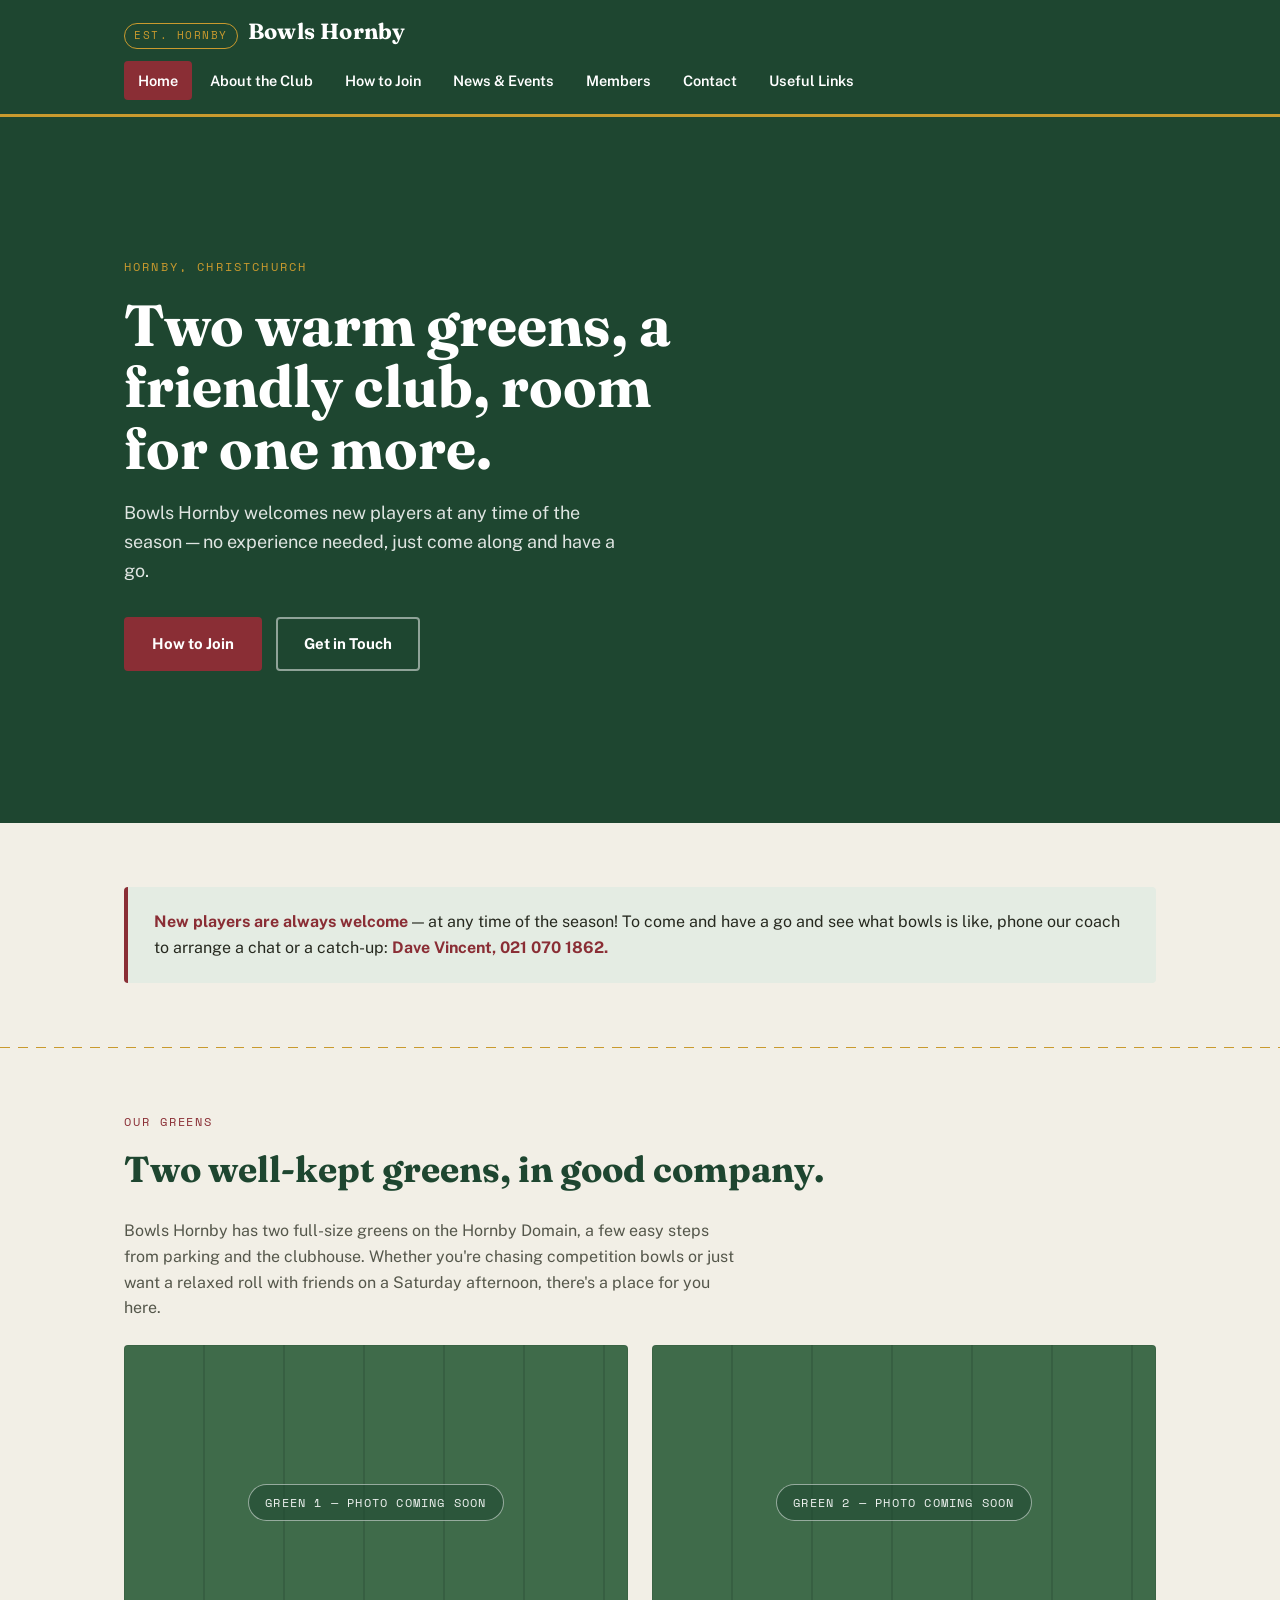
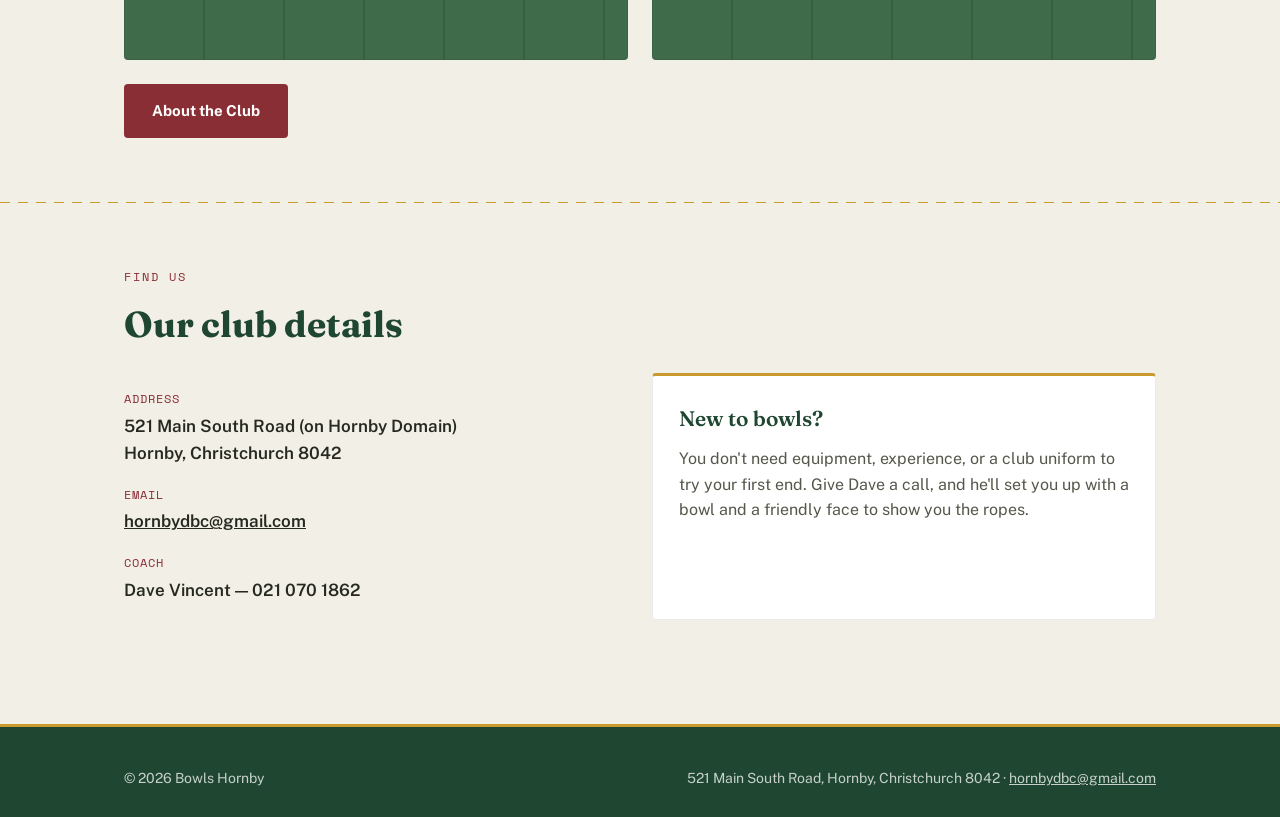
==== index.html @ fb3a8b35 "Add files via upload" ====
<!DOCTYPE html>
<html lang="en">
<head>
<meta charset="UTF-8">
<meta name="viewport" content="width=device-width, initial-scale=1.0">
<title>Bowls Hornby | Lawn Bowls Club, Christchurch</title>
<meta name="description" content="Bowls Hornby is a friendly lawn bowls club in Hornby, Christchurch. New players welcome any time of the season.">
<link rel="stylesheet" href="styles.css">
</head>
<body>

<header class="site-header">
  <div class="wrap">
    <a class="brand" href="index.html">
      <span class="brand-mark">EST. HORNBY</span>
      <span class="brand-name">Bowls Hornby</span>
    </a>
    <nav class="main-nav" aria-label="Main">
      <a href="index.html" class="active">Home</a>
      <a href="about.html">About the Club</a>
      <a href="join.html">How to Join</a>
      <a href="news.html">News &amp; Events</a>
      <a href="members.html">Members</a>
      <a href="contact.html">Contact</a>
      <a href="links.html">Useful Links</a>
    </nav>
  </div>
</header>

<section class="hero rink-lines">
  <div class="wrap hero-inner">
    <span class="eyebrow">Hornby, Christchurch</span>
    <h1>Two warm greens, a friendly club, room for one more.</h1>
    <p class="lede">Bowls Hornby welcomes new players at any time of the season — no experience needed, just come along and have a go.</p>
    <div class="btn-row">
      <a class="btn btn-primary" href="join.html">How to Join</a>
      <a class="btn btn-ghost" href="contact.html">Get in Touch</a>
    </div>
  </div>
</section>

<section>
  <div class="wrap">
    <div class="callout">
      <p><strong>New players are always welcome</strong> — at any time of the season! To come and have a go and see what bowls is like, phone our coach to arrange a chat or a catch-up: <strong>Dave Vincent, 021 070 1862.</strong></p>
    </div>
  </div>
</section>

<hr class="divider">

<section>
  <div class="wrap">
    <span class="section-label">Our Greens</span>
    <h2>Two well-kept greens, in good company.</h2>
    <p style="max-width: 62ch;">Bowls Hornby has two full-size greens on the Hornby Domain, a few easy steps from parking and the clubhouse. Whether you're chasing competition bowls or just want a relaxed roll with friends on a Saturday afternoon, there's a place for you here.</p>
    <div class="grid grid-2" style="margin-top: 24px;">
      <div class="placeholder-photo" data-label="Green 1 — photo coming soon"></div>
      <div class="placeholder-photo" data-label="Green 2 — photo coming soon"></div>
    </div>
    <a class="btn btn-primary" style="margin-top: 24px;" href="about.html">About the Club</a>
  </div>
</section>

<hr class="divider">

<section>
  <div class="wrap">
    <span class="section-label">Find Us</span>
    <h2>Our club details</h2>
    <div class="grid grid-2">
      <dl class="info-list">
        <dt>Address</dt>
        <dd>521 Main South Road (on Hornby Domain)<br>Hornby, Christchurch 8042</dd>
        <dt>Email</dt>
        <dd><a href="mailto:hornbydbc@gmail.com">hornbydbc@gmail.com</a></dd>
        <dt>Coach</dt>
        <dd>Dave Vincent — 021 070 1862</dd>
      </dl>
      <div class="card">
        <h3>New to bowls?</h3>
        <p>You don't need equipment, experience, or a club uniform to try your first end. Give Dave a call, and he'll set you up with a bowl and a friendly face to show you the ropes.</p>
      </div>
    </div>
  </div>
</section>

<footer class="site-footer">
  <div class="wrap">
    <span>&copy; 2026 Bowls Hornby</span>
    <span>521 Main South Road, Hornby, Christchurch 8042 &middot; <a href="mailto:hornbydbc@gmail.com">hornbydbc@gmail.com</a></span>
  </div>
</footer>

</body>
</html>
---- styles.css ----
/* ===========================================================
   Bowls Hornby — shared styles
   Palette: deep turf green, clubhouse maroon, brass gold, parchment
   =========================================================== */

@import url('https://fonts.googleapis.com/css2?family=Fraunces:opsz,wght@9..144,400;9..144,600;9..144,700&family=Public+Sans:wght@400;500;600;700&family=Space+Mono:wght@400;700&display=swap');

:root {
  --green-deep: #1E4630;
  --green-mid: #3F6B4A;
  --green-pale: #E4ECE3;
  --parchment: #F2EFE6;
  --maroon: #8A2E35;
  --maroon-dark: #6E232A;
  --gold: #C99A2E;
  --ink: #26291F;
  --ink-soft: #55574B;
  --white: #FFFFFF;

  --font-display: 'Fraunces', Georgia, serif;
  --font-body: 'Public Sans', -apple-system, sans-serif;
  --font-mono: 'Space Mono', monospace;

  --radius: 4px;
  --max-width: 1080px;
}

* { box-sizing: border-box; }

html { scroll-behavior: smooth; }

@media (prefers-reduced-motion: reduce) {
  html { scroll-behavior: auto; }
  * { animation: none !important; transition: none !important; }
}

body {
  margin: 0;
  font-family: var(--font-body);
  background: var(--parchment);
  color: var(--ink);
  line-height: 1.6;
}

a { color: inherit; }

img { max-width: 100%; display: block; }

.wrap {
  max-width: var(--max-width);
  margin: 0 auto;
  padding: 0 24px;
}

/* ---------- Rink lines: signature motif ---------- */
.rink-lines {
  background-image: repeating-linear-gradient(
    to bottom,
    rgba(201, 154, 46, 0.35) 0px,
    rgba(201, 154, 46, 0.35) 1px,
    transparent 1px,
    transparent 64px
  );
}

.divider {
  height: 1px;
  background: repeating-linear-gradient(
    to right,
    var(--gold) 0px, var(--gold) 10px,
    transparent 10px, transparent 18px
  );
  border: none;
  margin: 0;
}

/* ---------- Header / Nav ---------- */
.site-header {
  background: var(--green-deep);
  color: var(--white);
  position: sticky;
  top: 0;
  z-index: 50;
  border-bottom: 3px solid var(--gold);
}

.site-header .wrap {
  display: flex;
  align-items: center;
  justify-content: space-between;
  padding-top: 14px;
  padding-bottom: 14px;
  flex-wrap: wrap;
  gap: 12px;
}

.brand {
  display: flex;
  align-items: baseline;
  gap: 10px;
  text-decoration: none;
  color: var(--white);
}

.brand-mark {
  font-family: var(--font-mono);
  font-size: 11px;
  letter-spacing: 0.14em;
  color: var(--gold);
  border: 1px solid var(--gold);
  border-radius: 999px;
  padding: 3px 9px;
}

.brand-name {
  font-family: var(--font-display);
  font-weight: 700;
  font-size: 22px;
  letter-spacing: 0.01em;
}

nav.main-nav {
  display: flex;
  gap: 4px;
  flex-wrap: wrap;
}

nav.main-nav a {
  text-decoration: none;
  color: var(--white);
  font-size: 14.5px;
  font-weight: 600;
  padding: 8px 14px;
  border-radius: var(--radius);
  transition: background 0.15s ease;
}

nav.main-nav a:hover,
nav.main-nav a:focus-visible {
  background: rgba(255,255,255,0.12);
  outline: none;
}

nav.main-nav a.active {
  background: var(--maroon);
}

a:focus-visible, button:focus-visible {
  outline: 2px solid var(--gold);
  outline-offset: 2px;
}

/* ---------- Hero ---------- */
.hero {
  background: var(--green-deep);
  color: var(--white);
  position: relative;
  overflow: hidden;
}

.hero-inner {
  padding: 72px 24px 88px;
  position: relative;
  z-index: 2;
}

.eyebrow {
  font-family: var(--font-mono);
  font-size: 12px;
  letter-spacing: 0.18em;
  text-transform: uppercase;
  color: var(--gold);
  margin-bottom: 18px;
  display: inline-block;
}

.hero h1 {
  font-family: var(--font-display);
  font-size: clamp(34px, 5.5vw, 58px);
  line-height: 1.06;
  font-weight: 700;
  max-width: 14ch;
  margin: 0 0 20px;
}

.hero p.lede {
  font-size: 18px;
  max-width: 46ch;
  color: rgba(255,255,255,0.86);
  margin: 0 0 32px;
}

/* ---------- Buttons ---------- */
.btn {
  display: inline-block;
  font-family: var(--font-body);
  font-weight: 700;
  font-size: 15px;
  text-decoration: none;
  padding: 13px 26px;
  border-radius: var(--radius);
  border: 2px solid transparent;
  cursor: pointer;
  transition: transform 0.12s ease, background 0.15s ease;
}

.btn-primary {
  background: var(--maroon);
  color: var(--white);
}
.btn-primary:hover { background: var(--maroon-dark); }

.btn-ghost {
  background: transparent;
  color: var(--white);
  border-color: rgba(255,255,255,0.5);
}
.btn-ghost:hover { border-color: var(--white); }

.btn-row { display: flex; gap: 14px; flex-wrap: wrap; }

/* ---------- Sections ---------- */
section { padding: 64px 0; }

.section-label {
  font-family: var(--font-mono);
  font-size: 12px;
  letter-spacing: 0.16em;
  text-transform: uppercase;
  color: var(--maroon);
  margin-bottom: 10px;
  display: block;
}

h2 {
  font-family: var(--font-display);
  font-size: clamp(26px, 3.4vw, 36px);
  font-weight: 700;
  margin: 0 0 20px;
  color: var(--green-deep);
}

h3 {
  font-family: var(--font-display);
  font-size: 21px;
  font-weight: 600;
  color: var(--green-deep);
  margin: 0 0 10px;
}

p { color: var(--ink-soft); margin: 0 0 16px; }

/* ---------- Cards / grid ---------- */
.grid {
  display: grid;
  gap: 24px;
}
.grid-3 { grid-template-columns: repeat(3, 1fr); }
.grid-2 { grid-template-columns: repeat(2, 1fr); }

@media (max-width: 760px) {
  .grid-3, .grid-2 { grid-template-columns: 1fr; }
}

.card {
  background: var(--white);
  border: 1px solid rgba(0,0,0,0.08);
  border-top: 3px solid var(--gold);
  border-radius: var(--radius);
  padding: 26px;
}

.card p:last-child { margin-bottom: 0; }

/* ---------- Callout banner ---------- */
.callout {
  background: var(--green-pale);
  border-left: 4px solid var(--maroon);
  border-radius: var(--radius);
  padding: 22px 26px;
}
.callout p { color: var(--ink); margin: 0; }
.callout strong { color: var(--maroon); }

/* ---------- Placeholder image (no real photos yet) ---------- */
.placeholder-photo {
  aspect-ratio: 16 / 10;
  border-radius: var(--radius);
  background:
    repeating-linear-gradient(
      to right,
      var(--green-mid) 0px, var(--green-mid) 78px,
      #375f42 78px, #375f42 80px
    );
  position: relative;
  display: flex;
  align-items: center;
  justify-content: center;
  overflow: hidden;
  border: 1px solid rgba(0,0,0,0.08);
}
.placeholder-photo::after {
  content: attr(data-label);
  font-family: var(--font-mono);
  font-size: 12px;
  letter-spacing: 0.1em;
  text-transform: uppercase;
  color: rgba(255,255,255,0.92);
  background: rgba(30,70,48,0.55);
  padding: 8px 16px;
  border: 1px solid rgba(255,255,255,0.5);
  border-radius: 999px;
}

/* ---------- Info list (contact details, etc.) ---------- */
.info-list dt {
  font-family: var(--font-mono);
  font-size: 12px;
  letter-spacing: 0.08em;
  text-transform: uppercase;
  color: var(--maroon);
  margin-top: 18px;
}
.info-list dt:first-child { margin-top: 0; }
.info-list dd {
  margin: 4px 0 0;
  font-size: 17px;
  font-weight: 600;
  color: var(--ink);
}

/* ---------- Footer ---------- */
.site-footer {
  background: var(--green-deep);
  color: rgba(255,255,255,0.75);
  padding: 40px 0 28px;
  margin-top: 40px;
  border-top: 3px solid var(--gold);
}
.site-footer .wrap {
  display: flex;
  justify-content: space-between;
  flex-wrap: wrap;
  gap: 16px;
  font-size: 14px;
}
.site-footer a { text-decoration: underline; }

/* ---------- Draws / fixtures table ---------- */
.draws-table {
  width: 100%;
  border-collapse: collapse;
  background: var(--white);
  border: 1px solid rgba(0,0,0,0.08);
  border-radius: var(--radius);
  overflow: hidden;
}
.draws-table th, .draws-table td {
  text-align: left;
  padding: 12px 16px;
  font-size: 15px;
}
.draws-table th {
  background: var(--green-deep);
  color: var(--white);
  font-family: var(--font-mono);
  font-size: 11px;
  letter-spacing: 0.08em;
  text-transform: uppercase;
  font-weight: 400;
}
.draws-table tr:nth-child(even) td { background: var(--green-pale); }
.draws-table td { color: var(--ink); border-top: 1px solid rgba(0,0,0,0.06); }

/* ---------- Holding / placeholder panel (Members area) ---------- */
.holding-panel {
  background: var(--white);
  border: 1px dashed var(--gold);
  border-radius: var(--radius);
  padding: 40px 32px;
  text-align: center;
}
.holding-panel .eyebrow { color: var(--maroon); }
.holding-panel h2 { margin-bottom: 12px; }
.holding-panel p { max-width: 52ch; margin-left: auto; margin-right: auto; }

/* ---------- Form (Contact page) ---------- */
form.contact-form {
  display: grid;
  gap: 18px;
  max-width: 520px;
}
label {
  font-weight: 600;
  font-size: 14px;
  display: block;
  margin-bottom: 6px;
  color: var(--ink);
}
input, textarea {
  width: 100%;
  font-family: var(--font-body);
  font-size: 15px;
  padding: 11px 13px;
  border: 1px solid rgba(0,0,0,0.2);
  border-radius: var(--radius);
  background: var(--white);
  color: var(--ink);
}
input:focus, textarea:focus {
  outline: 2px solid var(--gold);
  outline-offset: 1px;
  border-color: var(--gold);
}
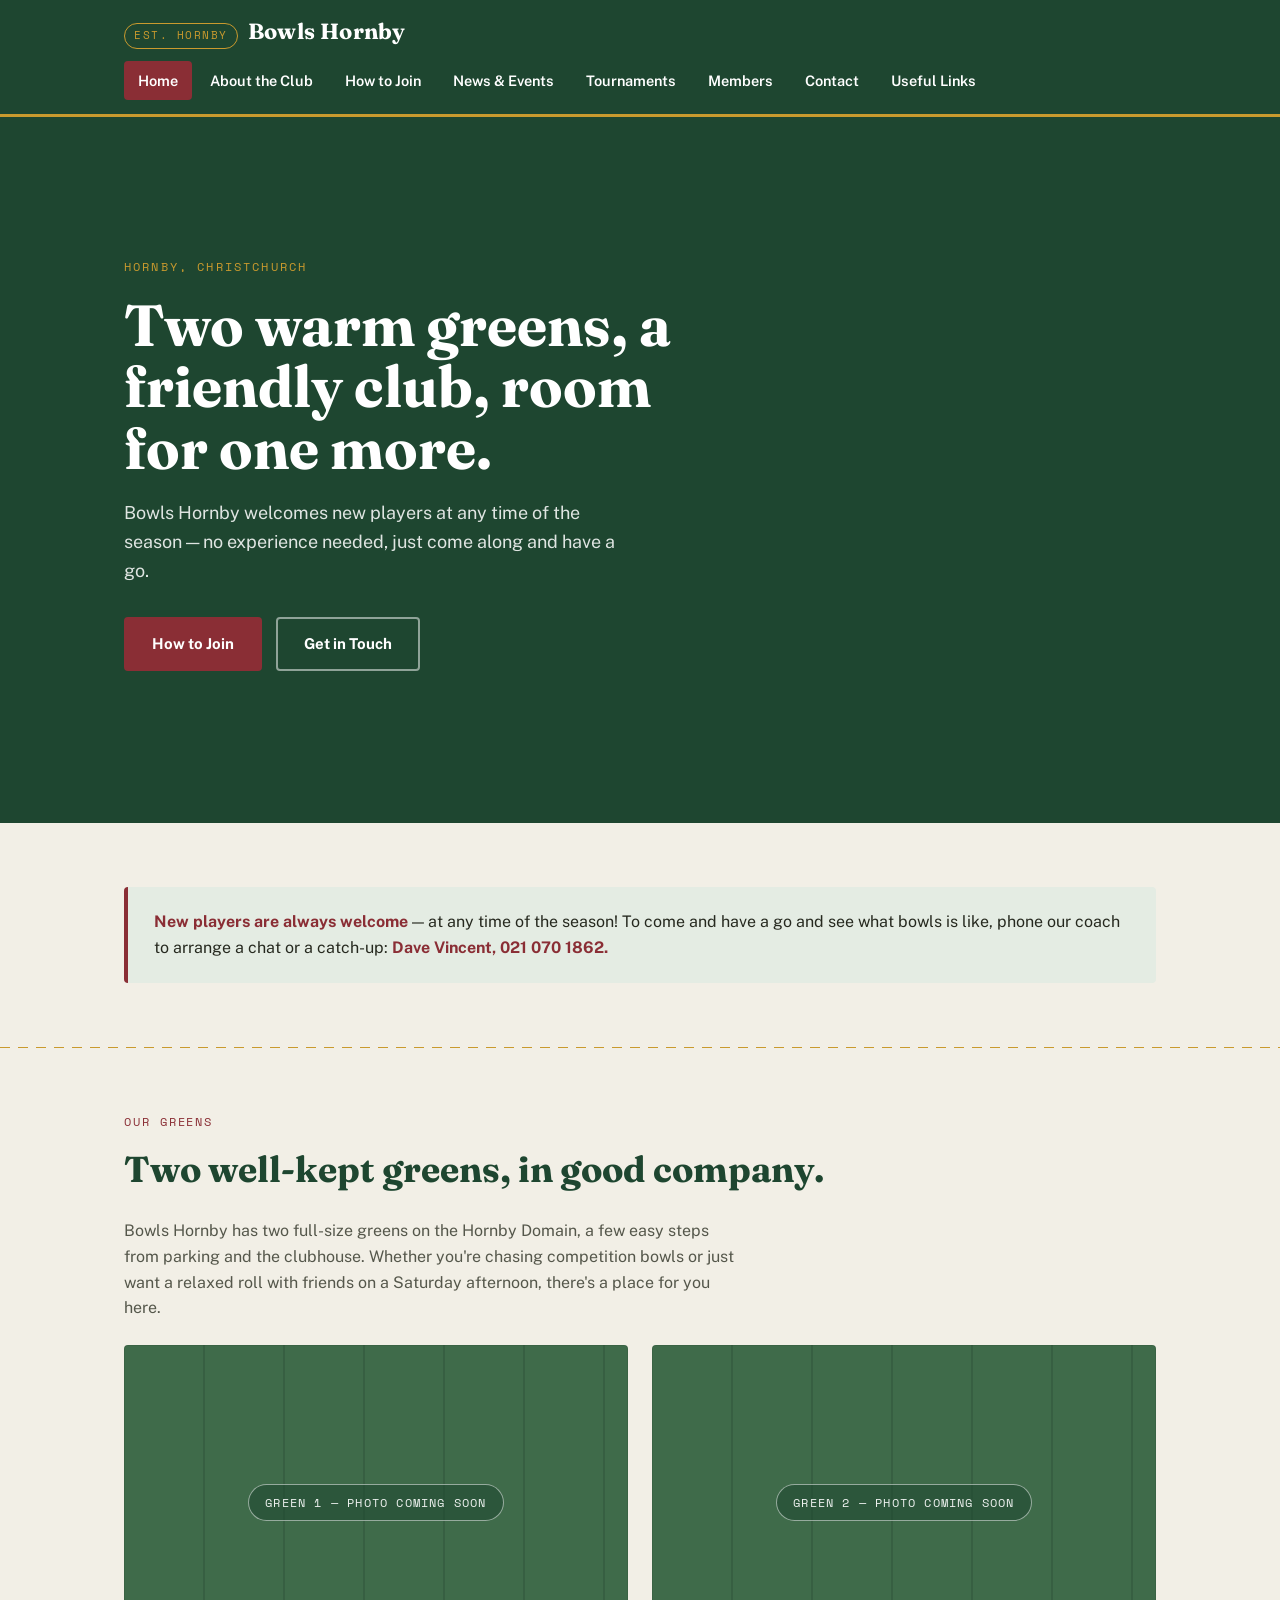
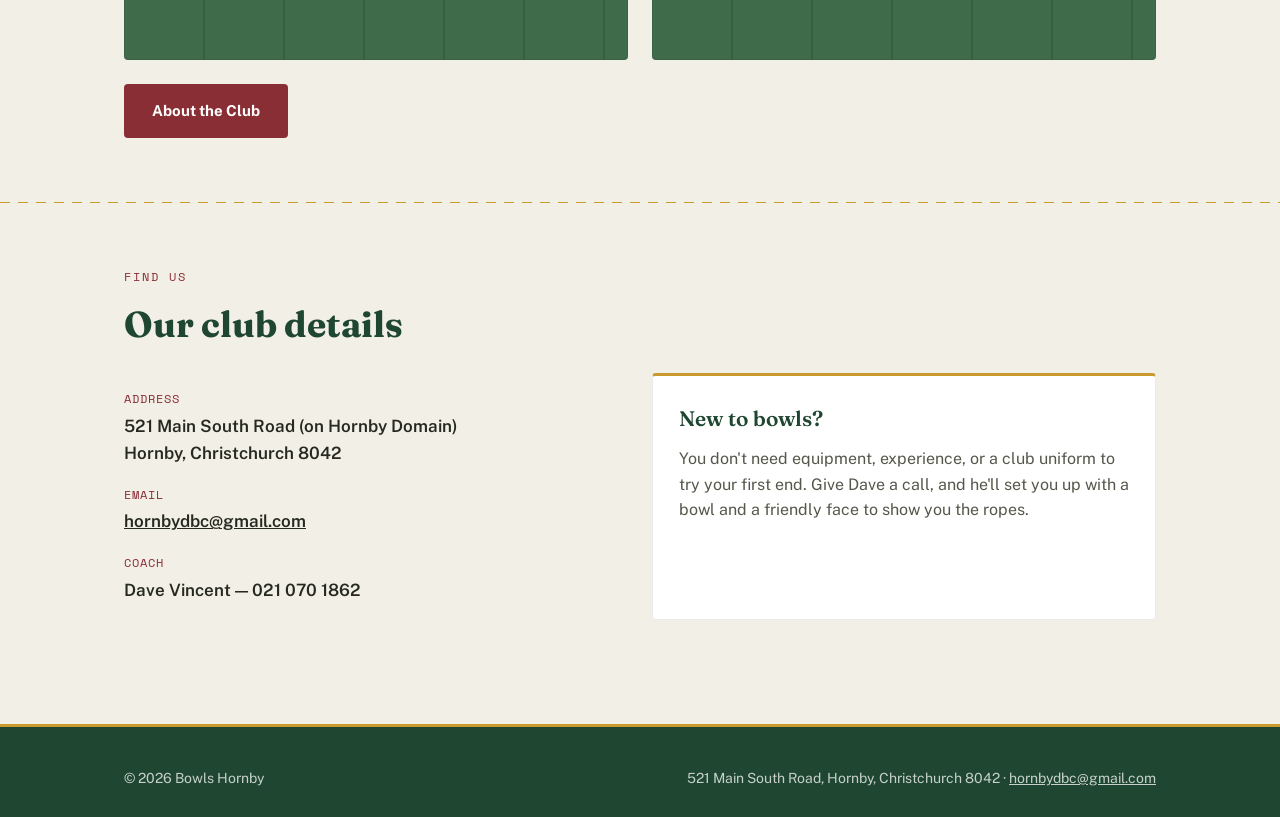
==== commit f6080262: "Add files via upload" ====
--- a/index.html
+++ b/index.html
@@ -20,6 +20,7 @@
       <a href="about.html">About the Club</a>
       <a href="join.html">How to Join</a>
       <a href="news.html">News &amp; Events</a>
+      <a href="tournaments.html">Tournaments</a>
       <a href="members.html">Members</a>
       <a href="contact.html">Contact</a>
       <a href="links.html">Useful Links</a>
--- a/styles.css
+++ b/styles.css
@@ -412,3 +412,44 @@
   outline-offset: 1px;
   border-color: var(--gold);
 }
+
+/* ---- Tournament entry form ---- */
+.entry-form {
+  max-width: 460px;
+  margin-top: 8px;
+}
+.entry-form .field {
+  display: block;
+  margin-bottom: 16px;
+}
+.entry-form .field-label {
+  display: block;
+  font-family: var(--font-body);
+  font-size: 14px;
+  font-weight: 600;
+  color: var(--green-deep);
+  margin-bottom: 6px;
+}
+.entry-form select {
+  width: 100%;
+  font-family: var(--font-body);
+  font-size: 15px;
+  padding: 11px 13px;
+  border: 1px solid rgba(0,0,0,0.2);
+  border-radius: var(--radius);
+  background: var(--white);
+  color: var(--ink);
+}
+.entry-form .req { color: var(--maroon); }
+.entry-form .form-note {
+  font-size: 13px;
+  color: var(--ink-soft);
+  font-style: italic;
+  margin-top: 10px;
+}
+.entry-form input:disabled,
+.entry-form select:disabled,
+.entry-form button:disabled {
+  opacity: 0.85;
+  cursor: not-allowed;
+}
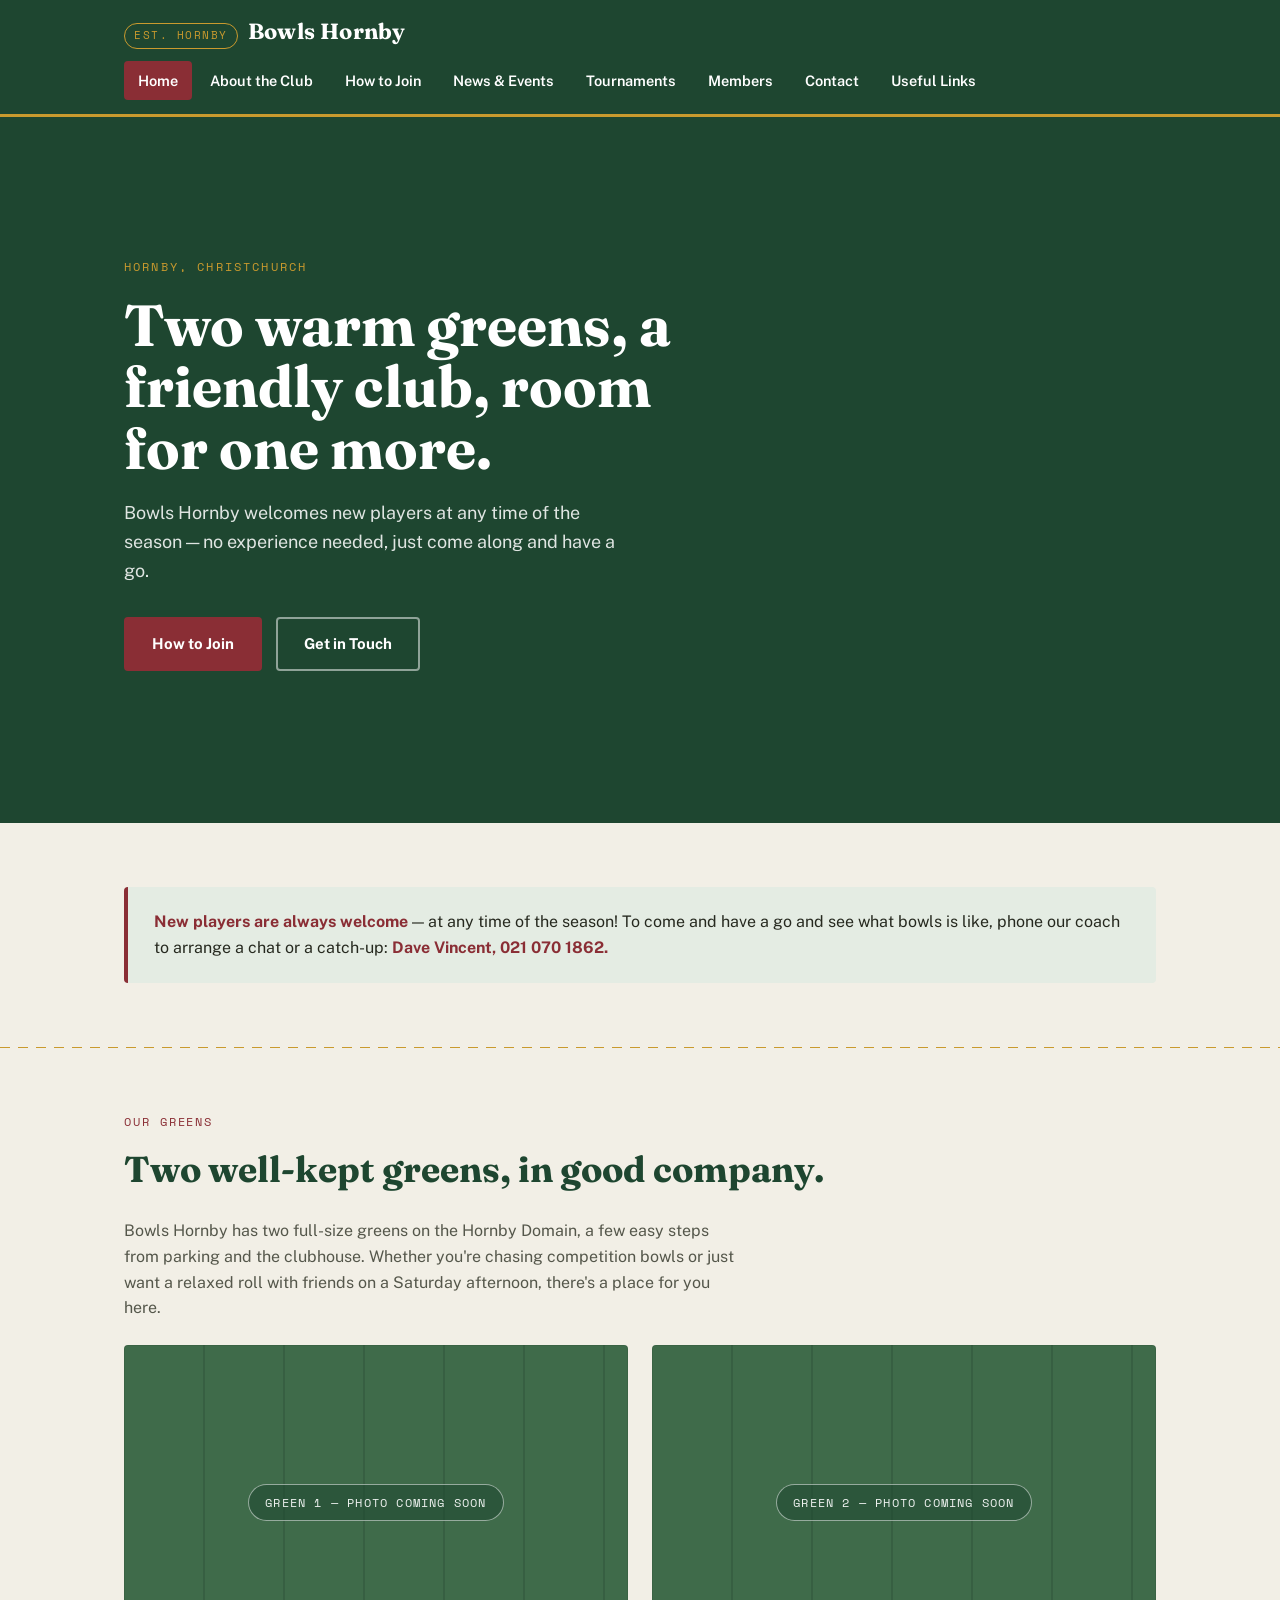
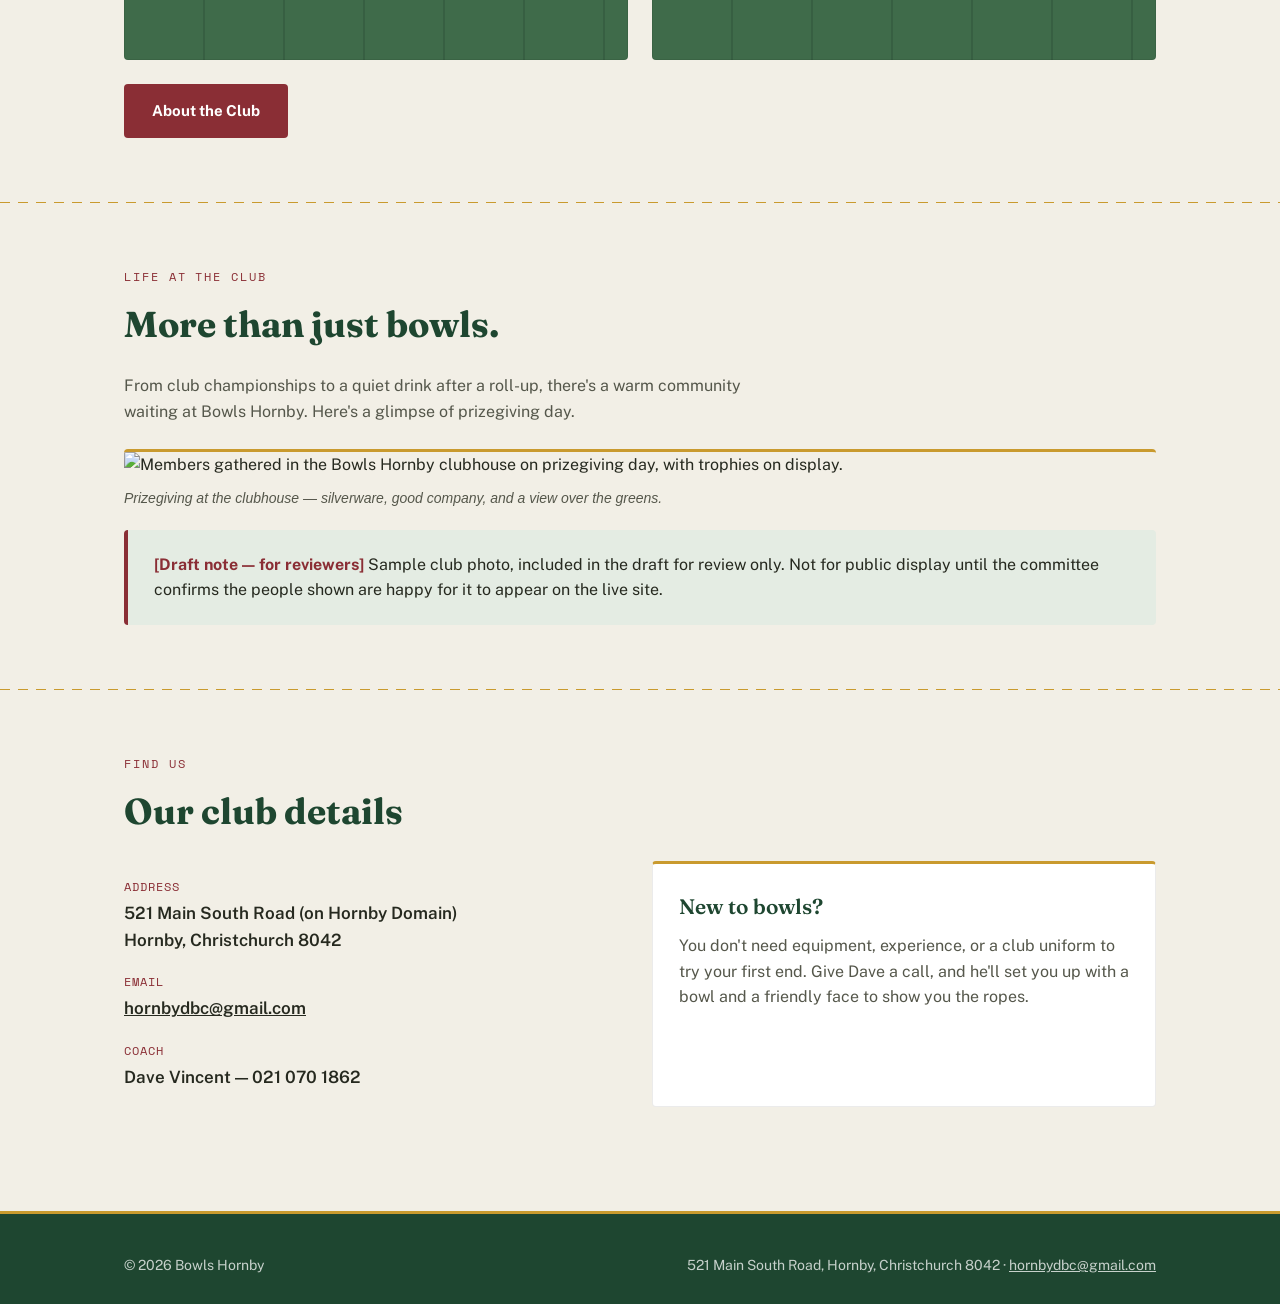
==== commit 6734999c: "Add files via upload" ====
--- a/index.html
+++ b/index.html
@@ -67,6 +67,23 @@
 
 <section>
   <div class="wrap">
+    <span class="section-label">Life at the Club</span>
+    <h2>More than just bowls.</h2>
+    <p style="max-width: 62ch;">From club championships to a quiet drink after a roll-up, there's a warm community waiting at Bowls Hornby. Here's a glimpse of prizegiving day.</p>
+    <figure class="club-photo">
+      <img src="images/club-life.jpg" alt="Members gathered in the Bowls Hornby clubhouse on prizegiving day, with trophies on display." loading="lazy">
+      <figcaption>Prizegiving at the clubhouse — silverware, good company, and a view over the greens.</figcaption>
+    </figure>
+    <div class="callout" style="margin-top: 20px;">
+      <p><strong>[Draft note — for reviewers]</strong> Sample club photo, included in the draft for review only. Not for public display until the committee confirms the people shown are happy for it to appear on the live site.</p>
+    </div>
+  </div>
+</section>
+
+<hr class="divider">
+
+<section>
+  <div class="wrap">
     <span class="section-label">Find Us</span>
     <h2>Our club details</h2>
     <div class="grid grid-2">
--- a/styles.css
+++ b/styles.css
@@ -453,3 +453,22 @@
   opacity: 0.85;
   cursor: not-allowed;
 }
+
+/* ---- Club photo figure ---- */
+.club-photo {
+  margin: 24px 0 0;
+}
+.club-photo img {
+  width: 100%;
+  height: auto;
+  display: block;
+  border-radius: var(--radius);
+  border-top: 3px solid var(--gold);
+}
+.club-photo figcaption {
+  font-family: var(--font-body);
+  font-size: 14px;
+  color: var(--ink-soft);
+  font-style: italic;
+  margin-top: 10px;
+}
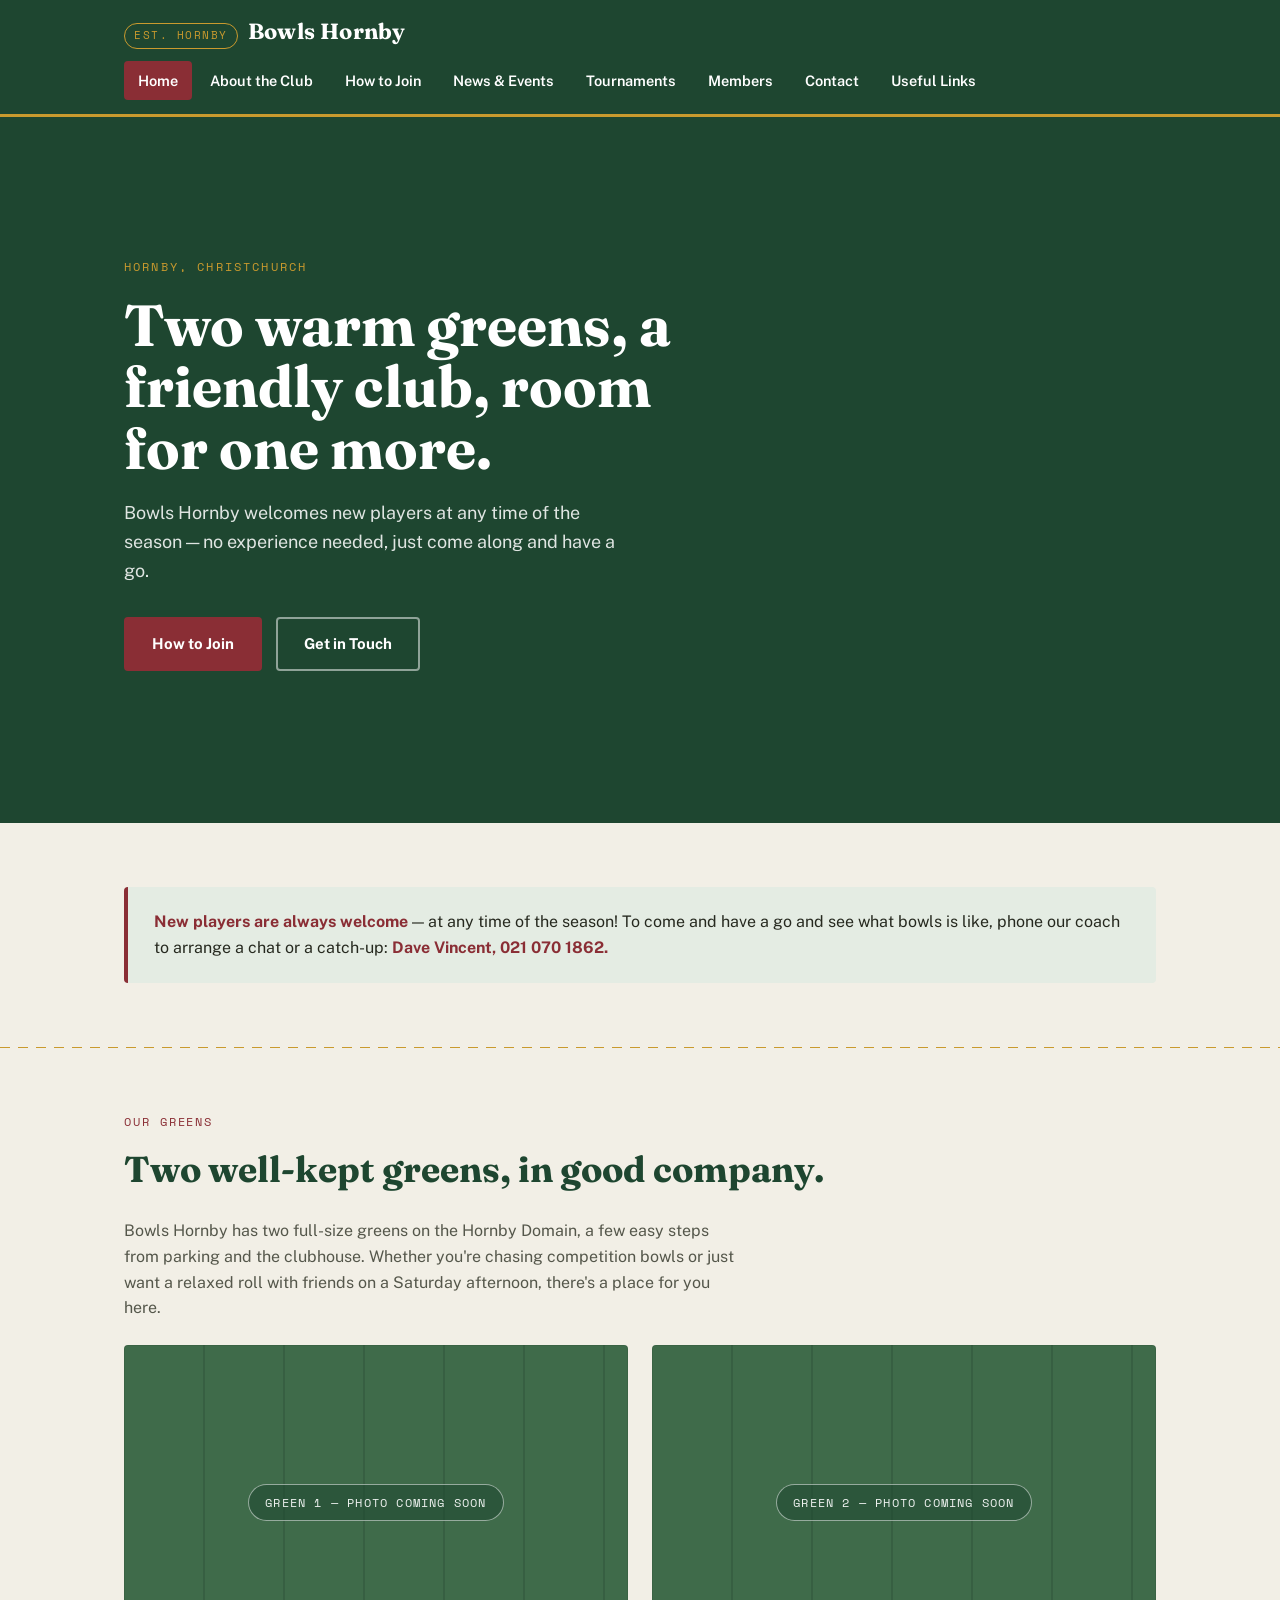
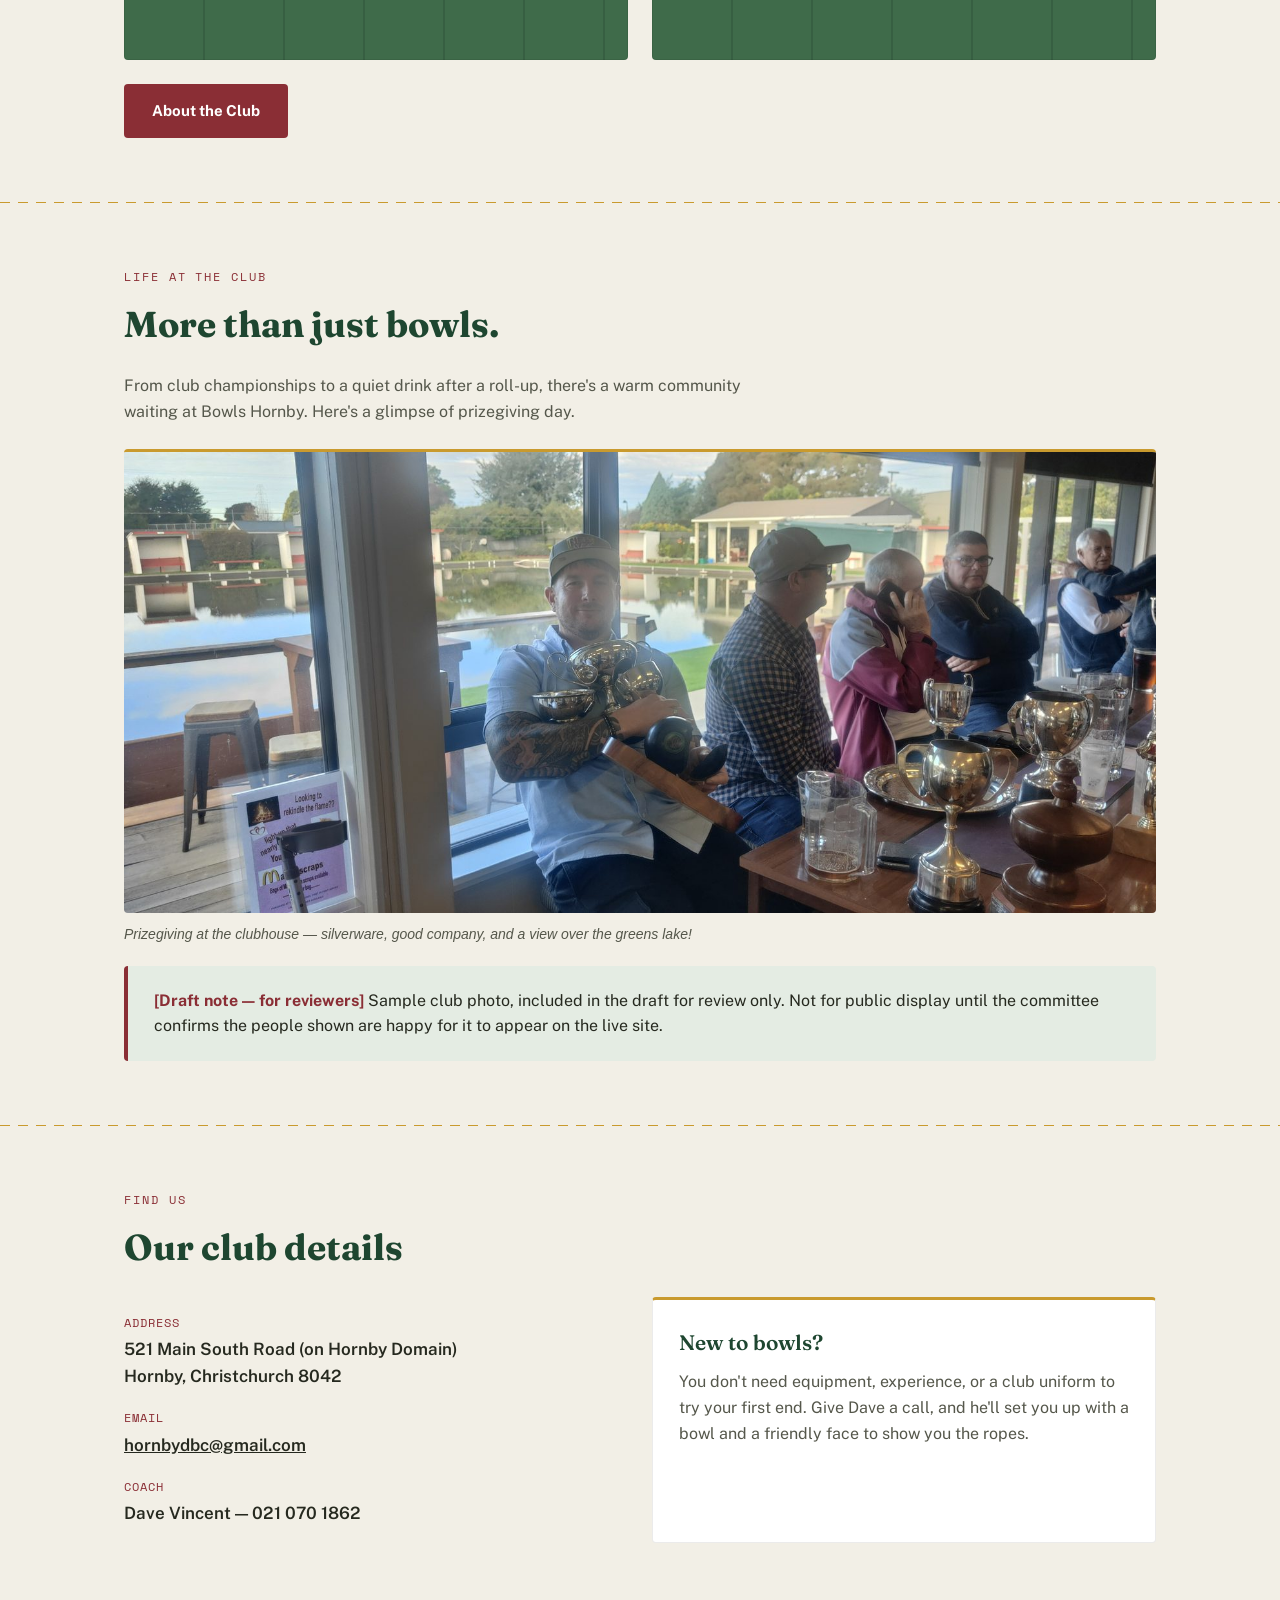
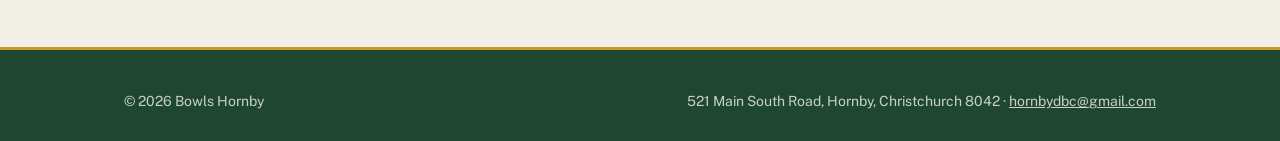
==== commit 4279de20: "Update figcaption text for prizegiving photo" ====
--- a/index.html
+++ b/index.html
@@ -72,7 +72,7 @@
     <p style="max-width: 62ch;">From club championships to a quiet drink after a roll-up, there's a warm community waiting at Bowls Hornby. Here's a glimpse of prizegiving day.</p>
     <figure class="club-photo">
       <img src="images/club-life.jpg" alt="Members gathered in the Bowls Hornby clubhouse on prizegiving day, with trophies on display." loading="lazy">
-      <figcaption>Prizegiving at the clubhouse — silverware, good company, and a view over the greens.</figcaption>
+      <figcaption>Prizegiving at the clubhouse — silverware, good company, and a view over the greens lake!</figcaption>
     </figure>
     <div class="callout" style="margin-top: 20px;">
       <p><strong>[Draft note — for reviewers]</strong> Sample club photo, included in the draft for review only. Not for public display until the committee confirms the people shown are happy for it to appear on the live site.</p>
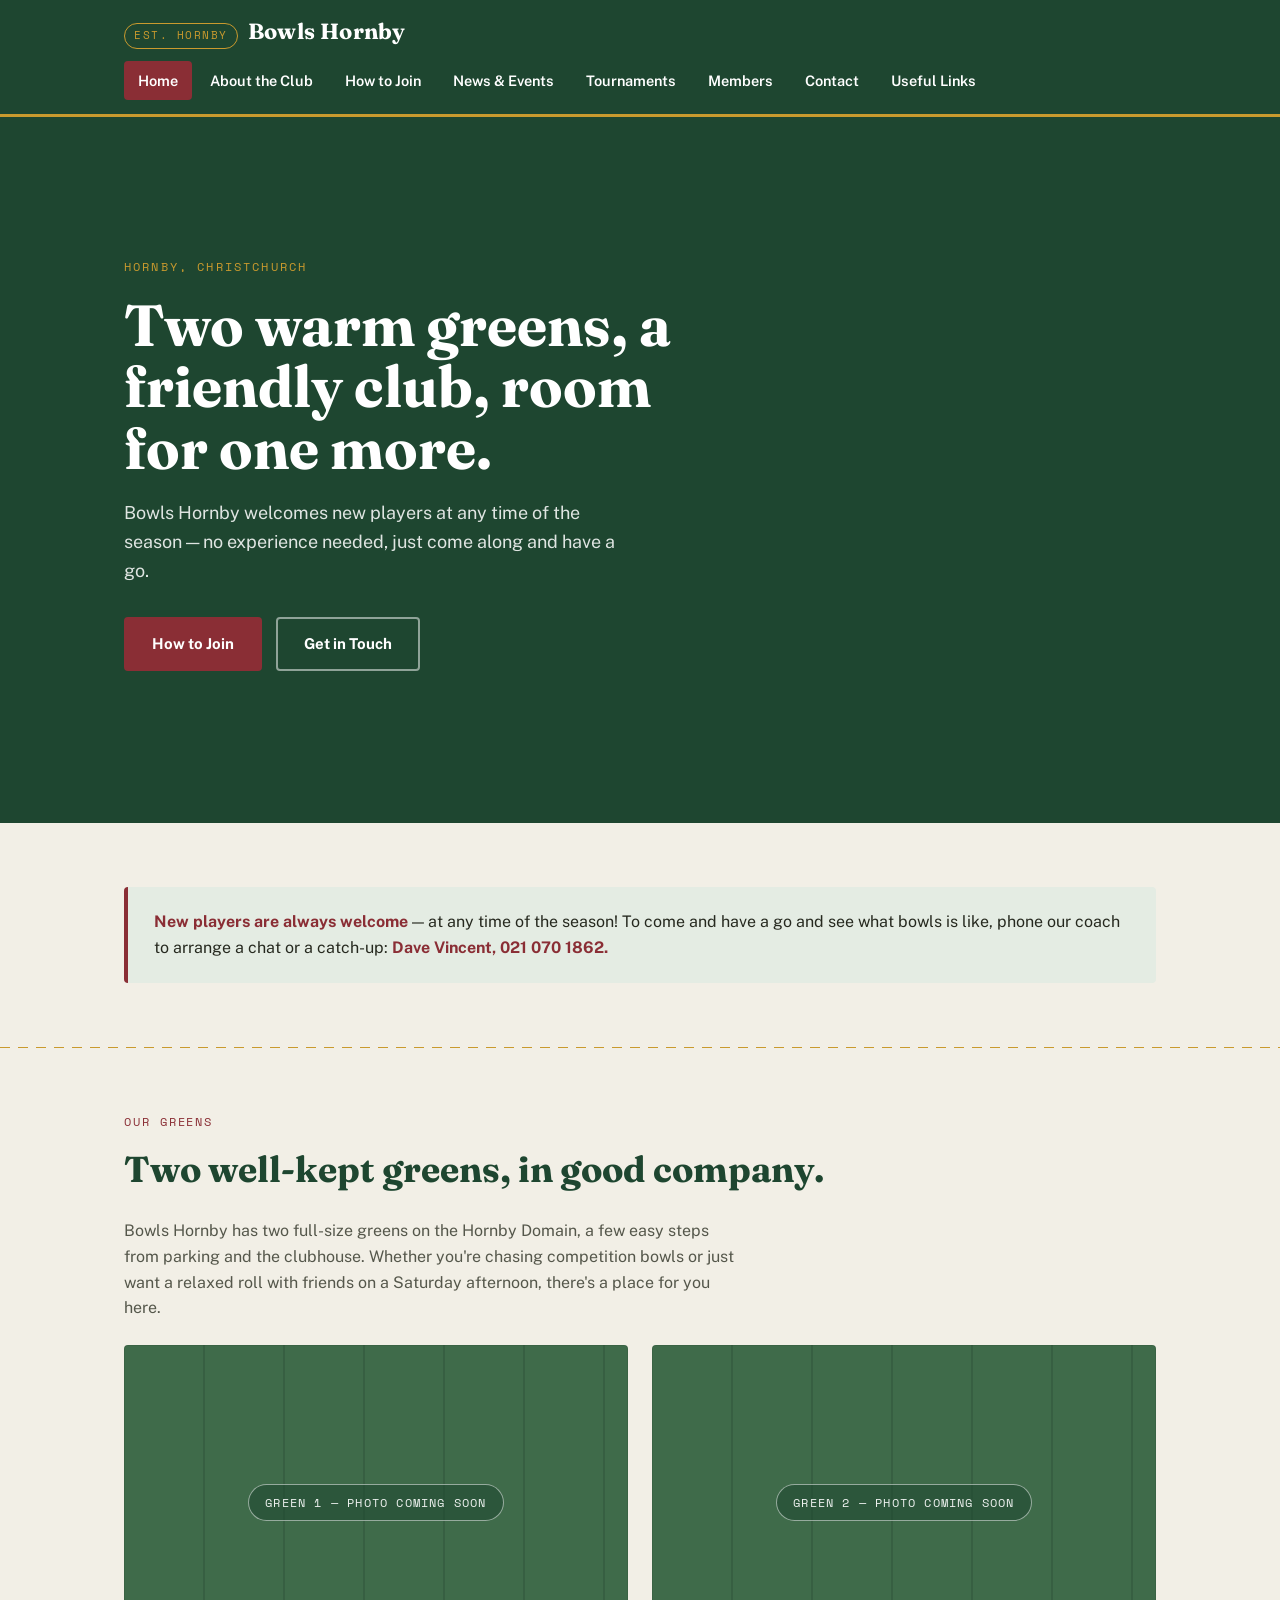
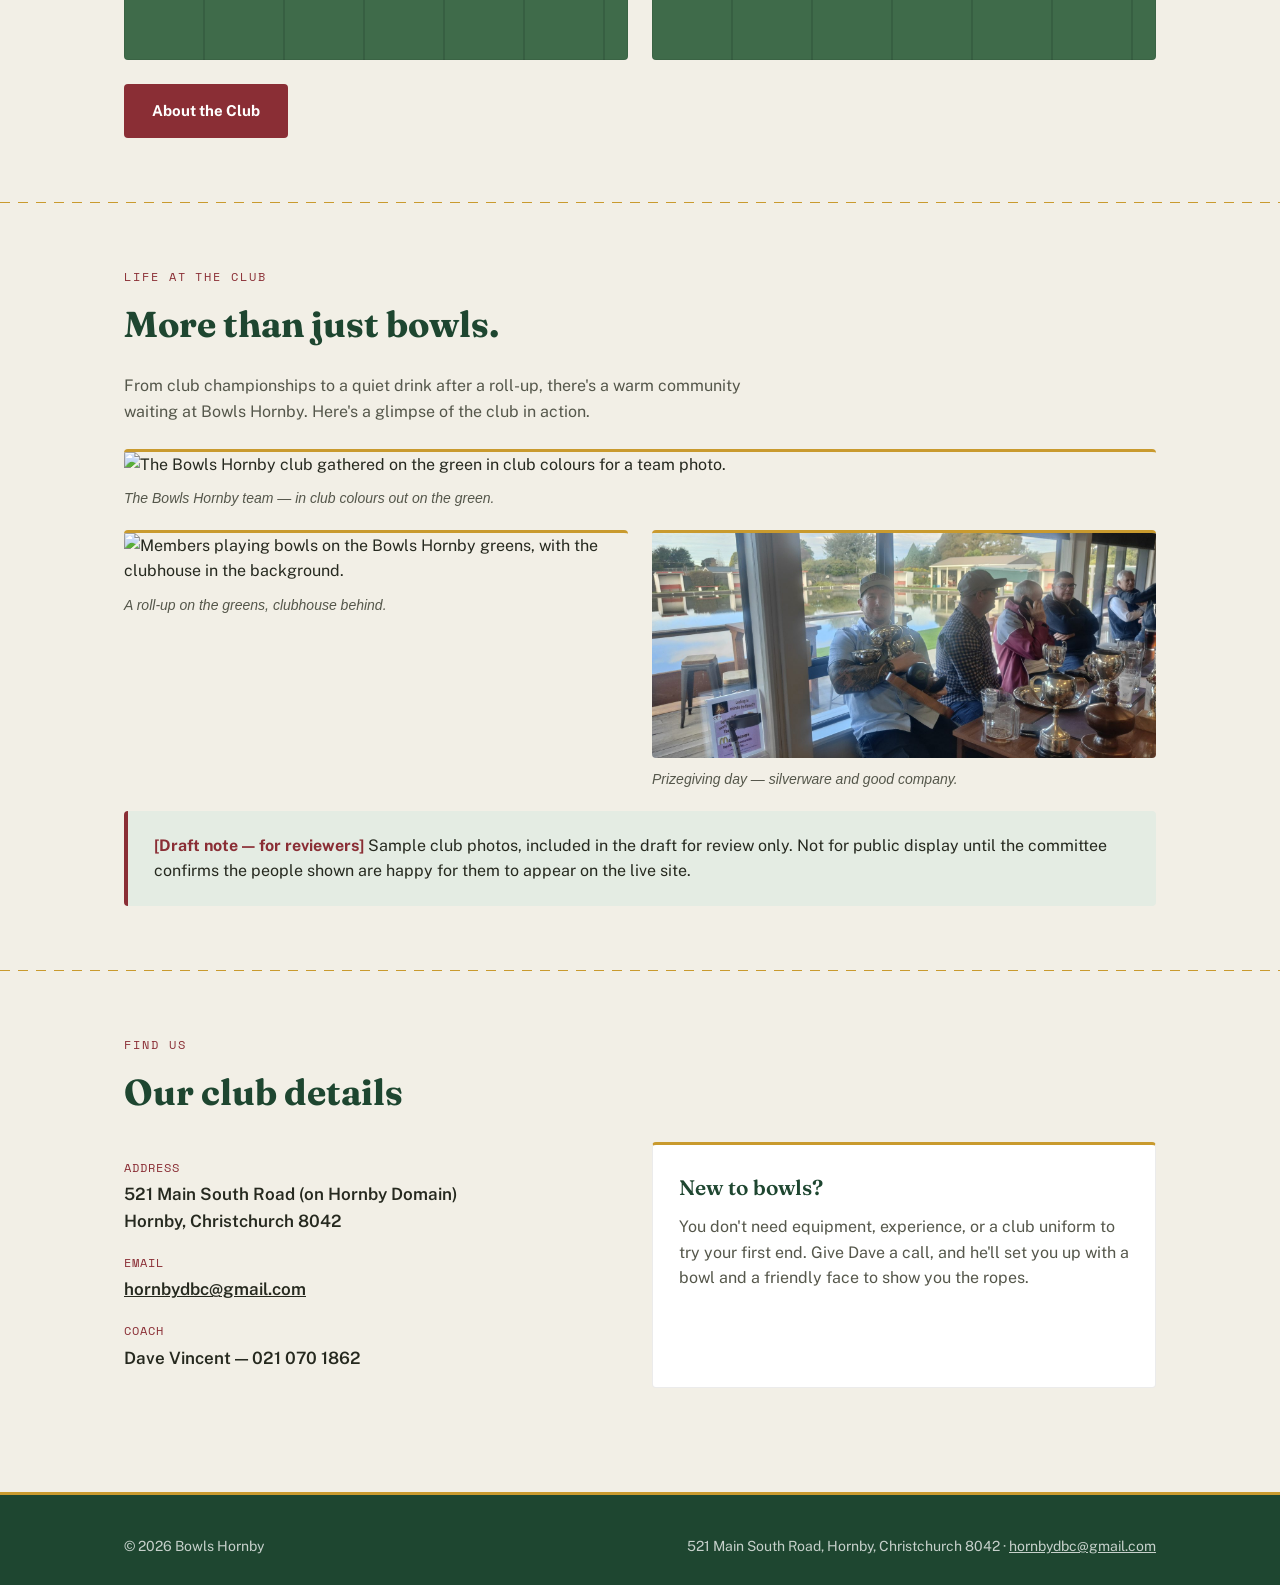
==== commit 4b998a07: "Add files via upload Add team and greens photos to Life at the Club" ====
--- a/index.html
+++ b/index.html
@@ -69,13 +69,26 @@
   <div class="wrap">
     <span class="section-label">Life at the Club</span>
     <h2>More than just bowls.</h2>
-    <p style="max-width: 62ch;">From club championships to a quiet drink after a roll-up, there's a warm community waiting at Bowls Hornby. Here's a glimpse of prizegiving day.</p>
+    <p style="max-width: 62ch;">From club championships to a quiet drink after a roll-up, there's a warm community waiting at Bowls Hornby. Here's a glimpse of the club in action.</p>
+
     <figure class="club-photo">
-      <img src="images/club-life.jpg" alt="Members gathered in the Bowls Hornby clubhouse on prizegiving day, with trophies on display." loading="lazy">
-      <figcaption>Prizegiving at the clubhouse — silverware, good company, and a view over the greens lake!</figcaption>
+      <img src="images/club-team.jpg" alt="The Bowls Hornby club gathered on the green in club colours for a team photo." loading="lazy">
+      <figcaption>The Bowls Hornby team — in club colours out on the green.</figcaption>
     </figure>
+
+    <div class="grid grid-2" style="margin-top: 20px;">
+      <figure class="club-photo" style="margin-top: 0;">
+        <img src="images/club-greens.jpg" alt="Members playing bowls on the Bowls Hornby greens, with the clubhouse in the background." loading="lazy">
+        <figcaption>A roll-up on the greens, clubhouse behind.</figcaption>
+      </figure>
+      <figure class="club-photo" style="margin-top: 0;">
+        <img src="images/club-life.jpg" alt="Members gathered in the Bowls Hornby clubhouse on prizegiving day, with trophies on display." loading="lazy">
+        <figcaption>Prizegiving day — silverware and good company.</figcaption>
+      </figure>
+    </div>
+
     <div class="callout" style="margin-top: 20px;">
-      <p><strong>[Draft note — for reviewers]</strong> Sample club photo, included in the draft for review only. Not for public display until the committee confirms the people shown are happy for it to appear on the live site.</p>
+      <p><strong>[Draft note — for reviewers]</strong> Sample club photos, included in the draft for review only. Not for public display until the committee confirms the people shown are happy for them to appear on the live site.</p>
     </div>
   </div>
 </section>
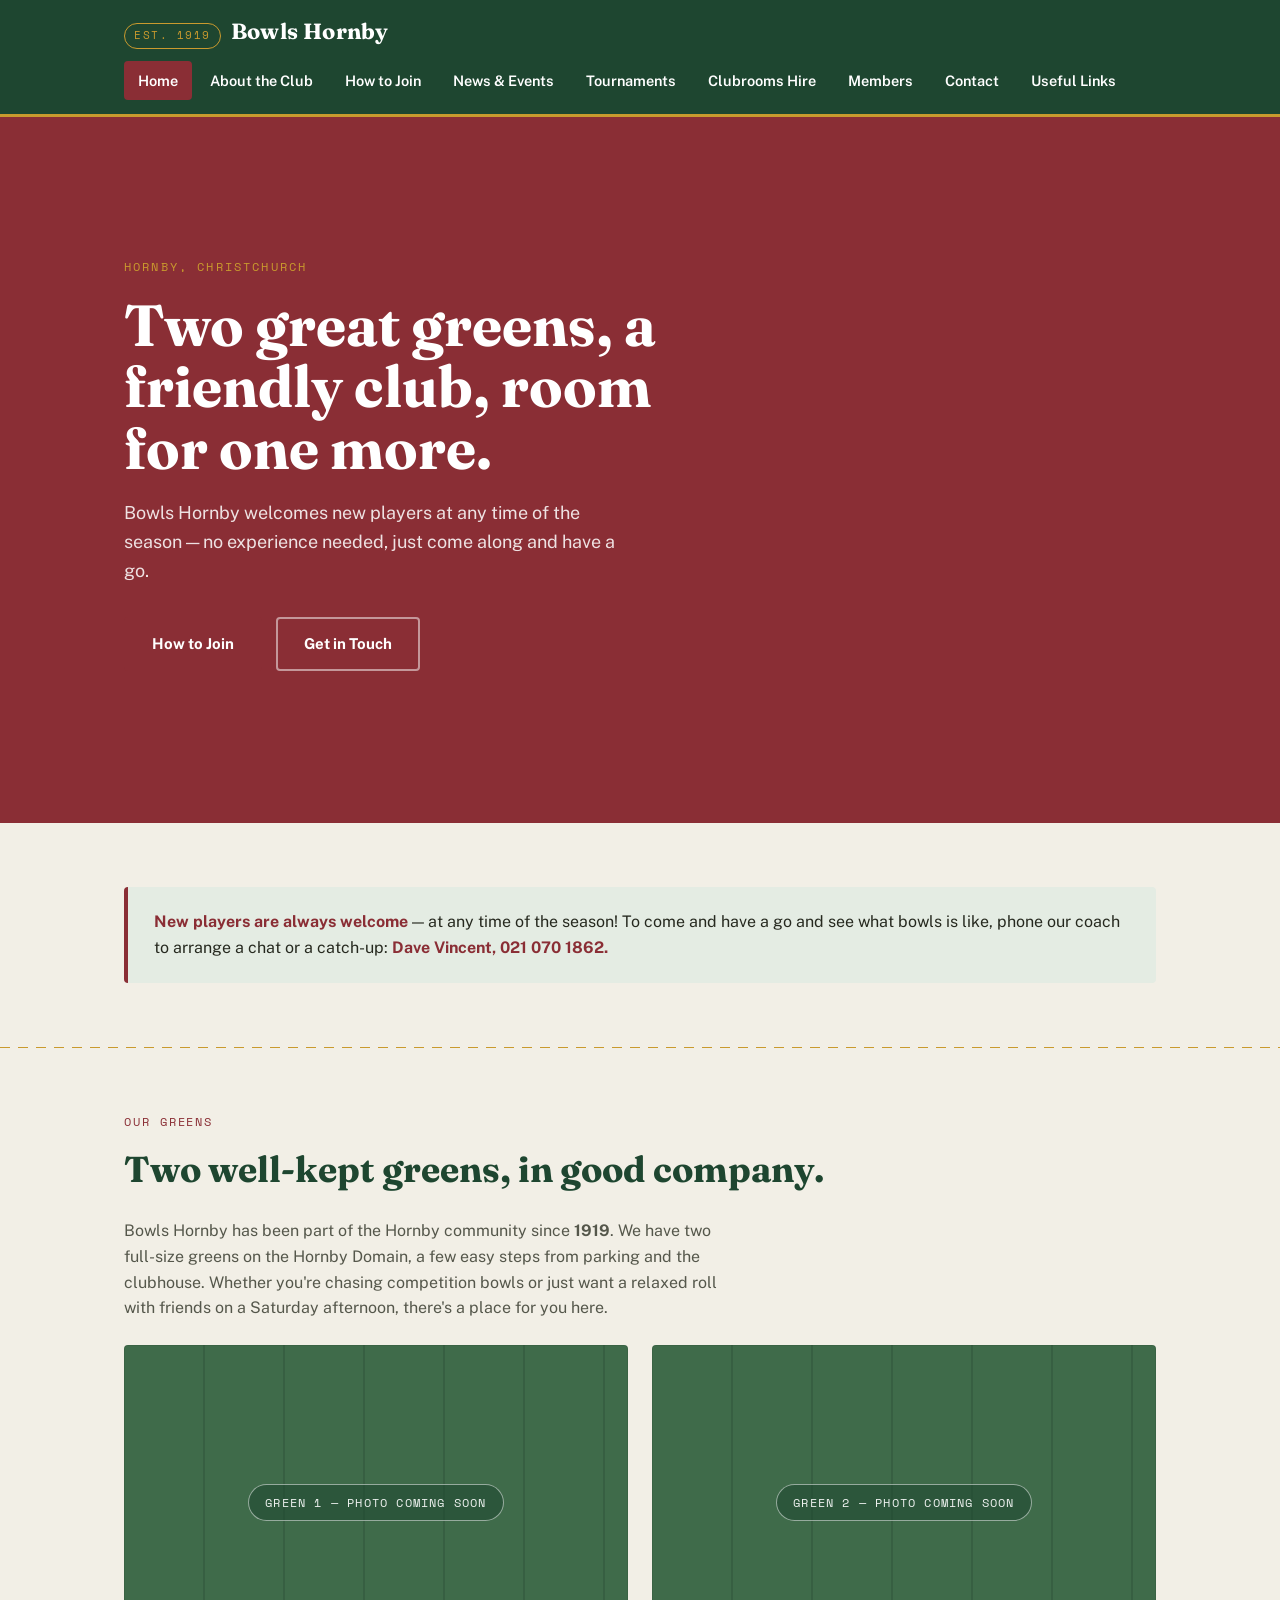
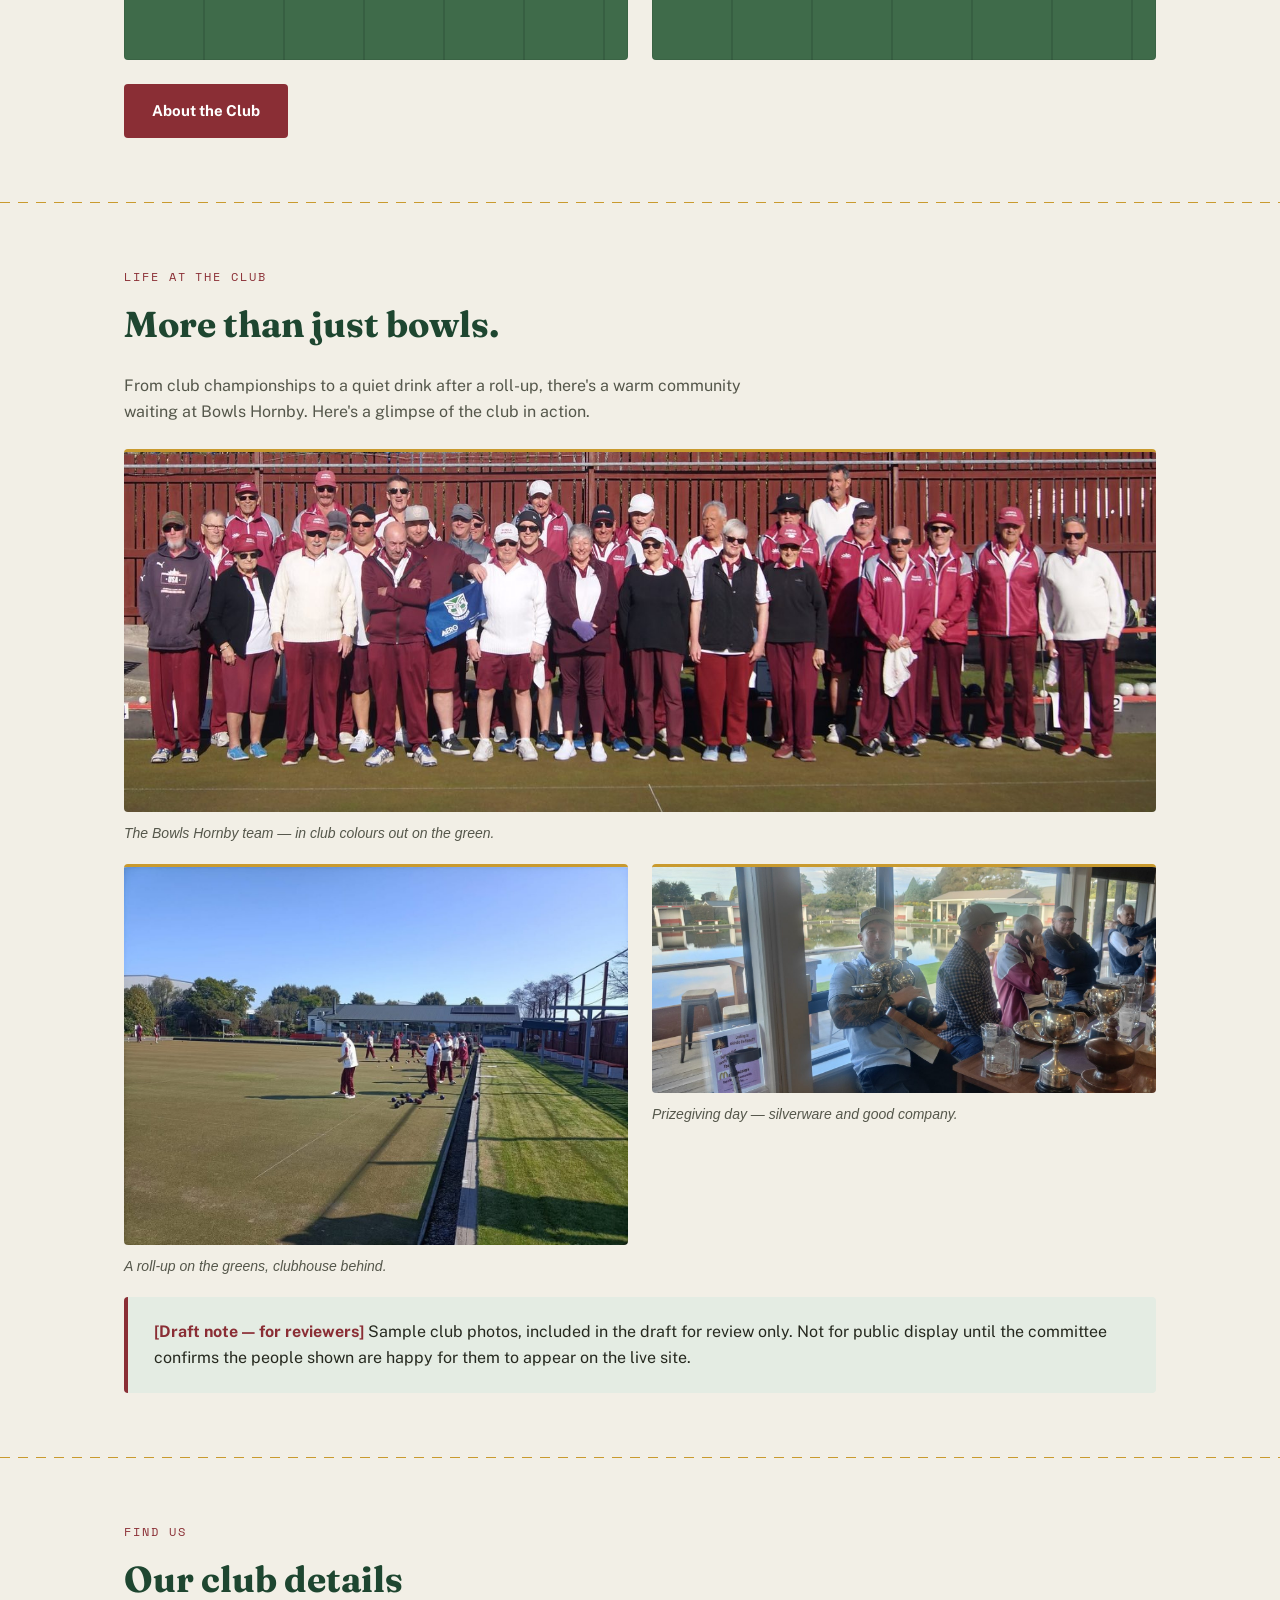
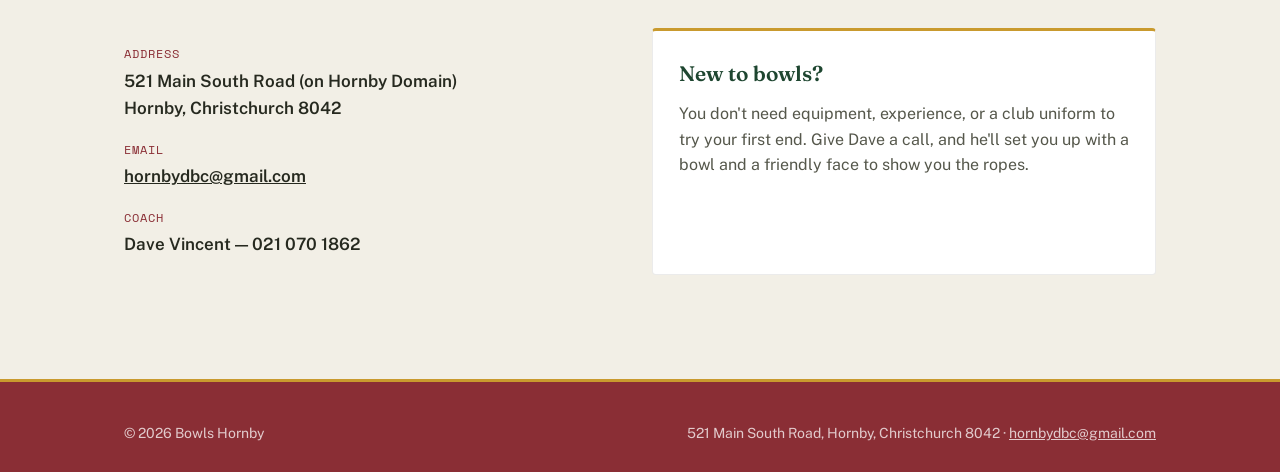
==== commit 0b2f86b5: "Add files via upload" ====
--- a/index.html
+++ b/index.html
@@ -12,7 +12,7 @@
 <header class="site-header">
   <div class="wrap">
     <a class="brand" href="index.html">
-      <span class="brand-mark">EST. HORNBY</span>
+      <span class="brand-mark">EST. 1919</span>
       <span class="brand-name">Bowls Hornby</span>
     </a>
     <nav class="main-nav" aria-label="Main">
@@ -21,6 +21,7 @@
       <a href="join.html">How to Join</a>
       <a href="news.html">News &amp; Events</a>
       <a href="tournaments.html">Tournaments</a>
+      <a href="hire.html">Clubrooms Hire</a>
       <a href="members.html">Members</a>
       <a href="contact.html">Contact</a>
       <a href="links.html">Useful Links</a>
@@ -31,7 +32,7 @@
 <section class="hero rink-lines">
   <div class="wrap hero-inner">
     <span class="eyebrow">Hornby, Christchurch</span>
-    <h1>Two warm greens, a friendly club, room for one more.</h1>
+    <h1>Two great greens, a friendly club, room for one more.</h1>
     <p class="lede">Bowls Hornby welcomes new players at any time of the season — no experience needed, just come along and have a go.</p>
     <div class="btn-row">
       <a class="btn btn-primary" href="join.html">How to Join</a>
@@ -54,7 +55,7 @@
   <div class="wrap">
     <span class="section-label">Our Greens</span>
     <h2>Two well-kept greens, in good company.</h2>
-    <p style="max-width: 62ch;">Bowls Hornby has two full-size greens on the Hornby Domain, a few easy steps from parking and the clubhouse. Whether you're chasing competition bowls or just want a relaxed roll with friends on a Saturday afternoon, there's a place for you here.</p>
+    <p style="max-width: 62ch;">Bowls Hornby has been part of the Hornby community since <strong>1919</strong>. We have two full-size greens on the Hornby Domain, a few easy steps from parking and the clubhouse. Whether you're chasing competition bowls or just want a relaxed roll with friends on a Saturday afternoon, there's a place for you here.</p>
     <div class="grid grid-2" style="margin-top: 24px;">
       <div class="placeholder-photo" data-label="Green 1 — photo coming soon"></div>
       <div class="placeholder-photo" data-label="Green 2 — photo coming soon"></div>
--- a/styles.css
+++ b/styles.css
@@ -152,7 +152,7 @@
 
 /* ---------- Hero ---------- */
 .hero {
-  background: var(--green-deep);
+  background: var(--maroon);
   color: var(--white);
   position: relative;
   overflow: hidden;
@@ -331,7 +331,7 @@
 
 /* ---------- Footer ---------- */
 .site-footer {
-  background: var(--green-deep);
+  background: var(--maroon);
   color: rgba(255,255,255,0.75);
   padding: 40px 0 28px;
   margin-top: 40px;
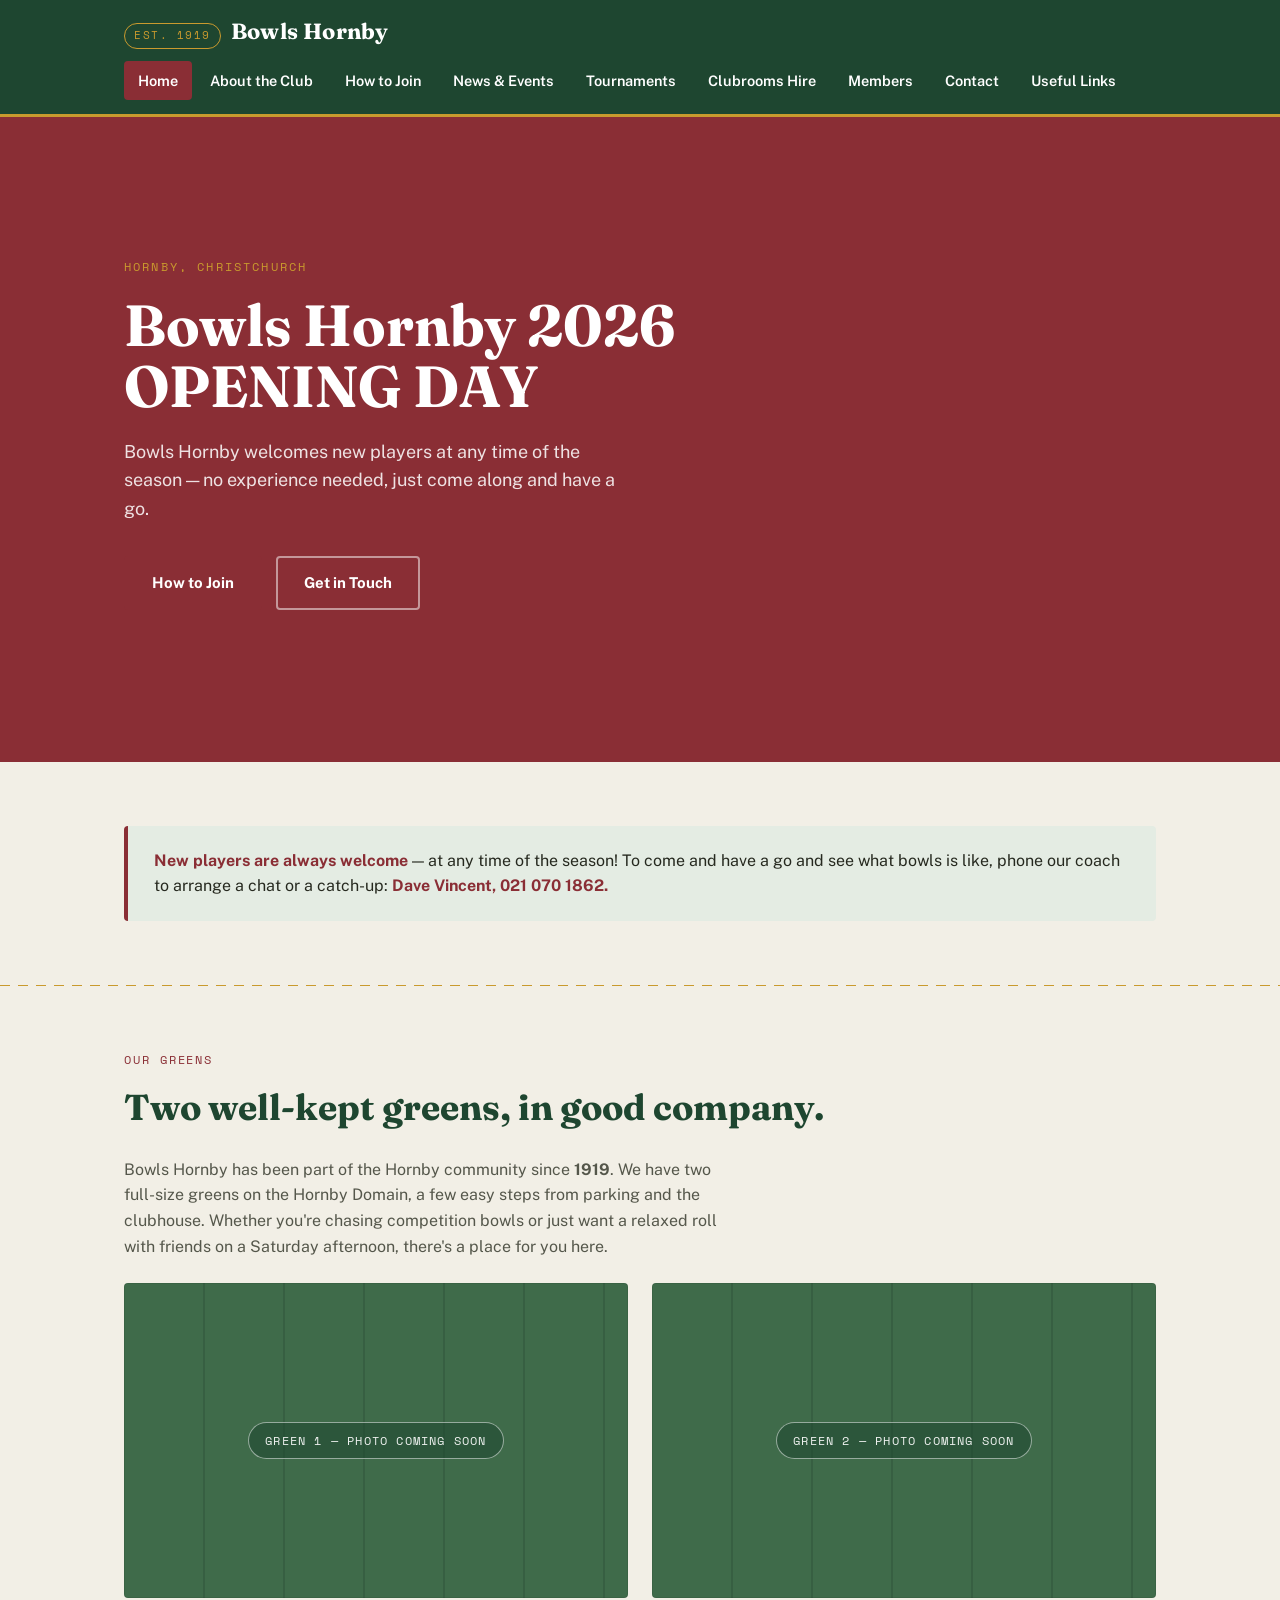
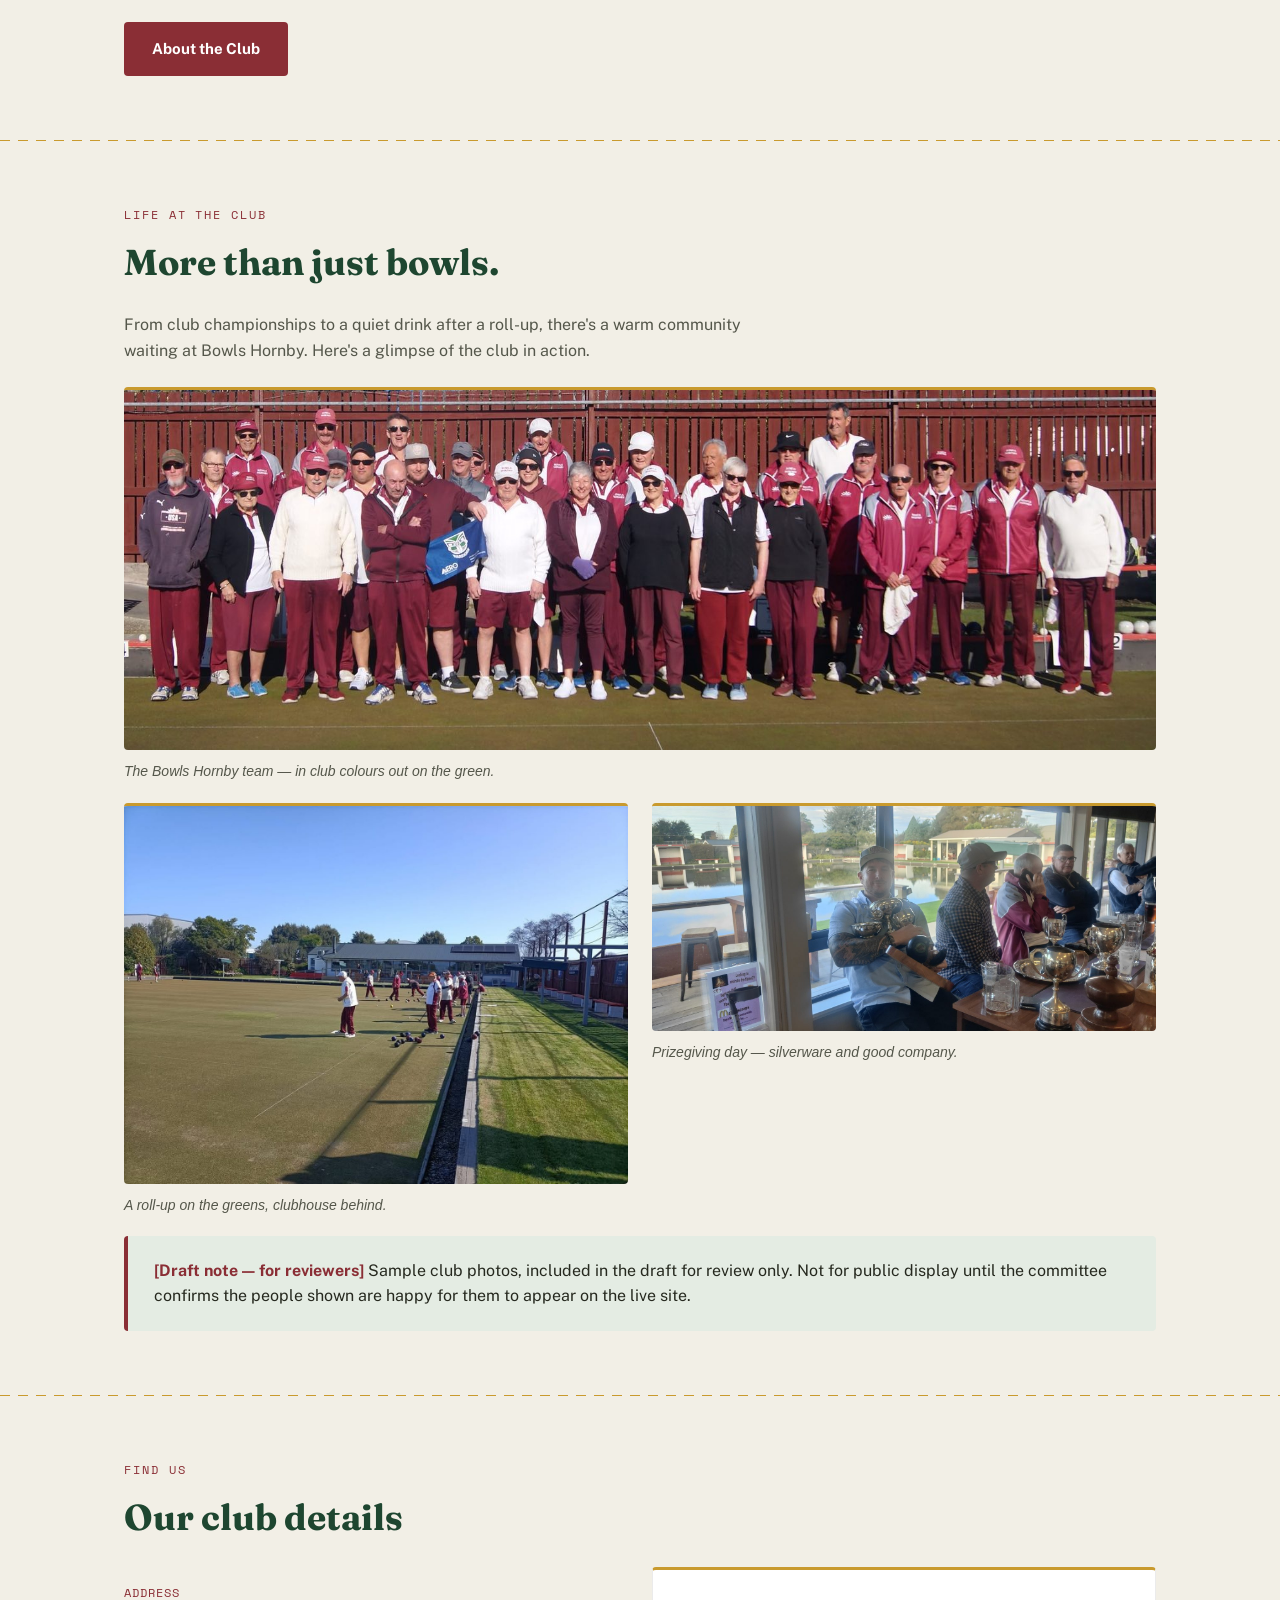
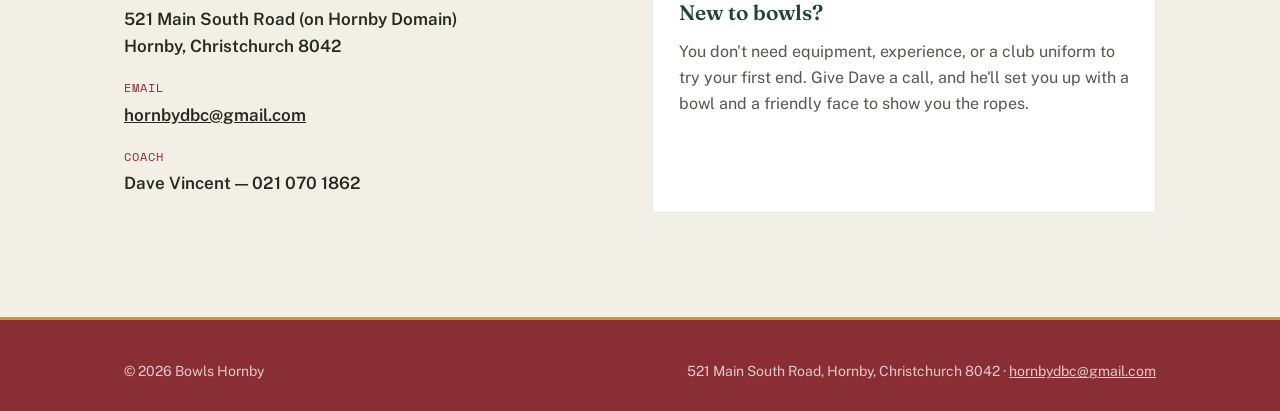
==== commit b9ac7c2e: "Update home tagline for opening day Co-Authored-By: Claude Sonnet 5 <noreply@anthropic.com> Claude-S" ====
--- a/index.html
+++ b/index.html
@@ -32,7 +32,7 @@
 <section class="hero rink-lines">
   <div class="wrap hero-inner">
     <span class="eyebrow">Hornby, Christchurch</span>
-    <h1>Two great greens, a friendly club, room for one more.</h1>
+    <h1>Bowls Hornby 2026 OPENING DAY</h1>
     <p class="lede">Bowls Hornby welcomes new players at any time of the season — no experience needed, just come along and have a go.</p>
     <div class="btn-row">
       <a class="btn btn-primary" href="join.html">How to Join</a>
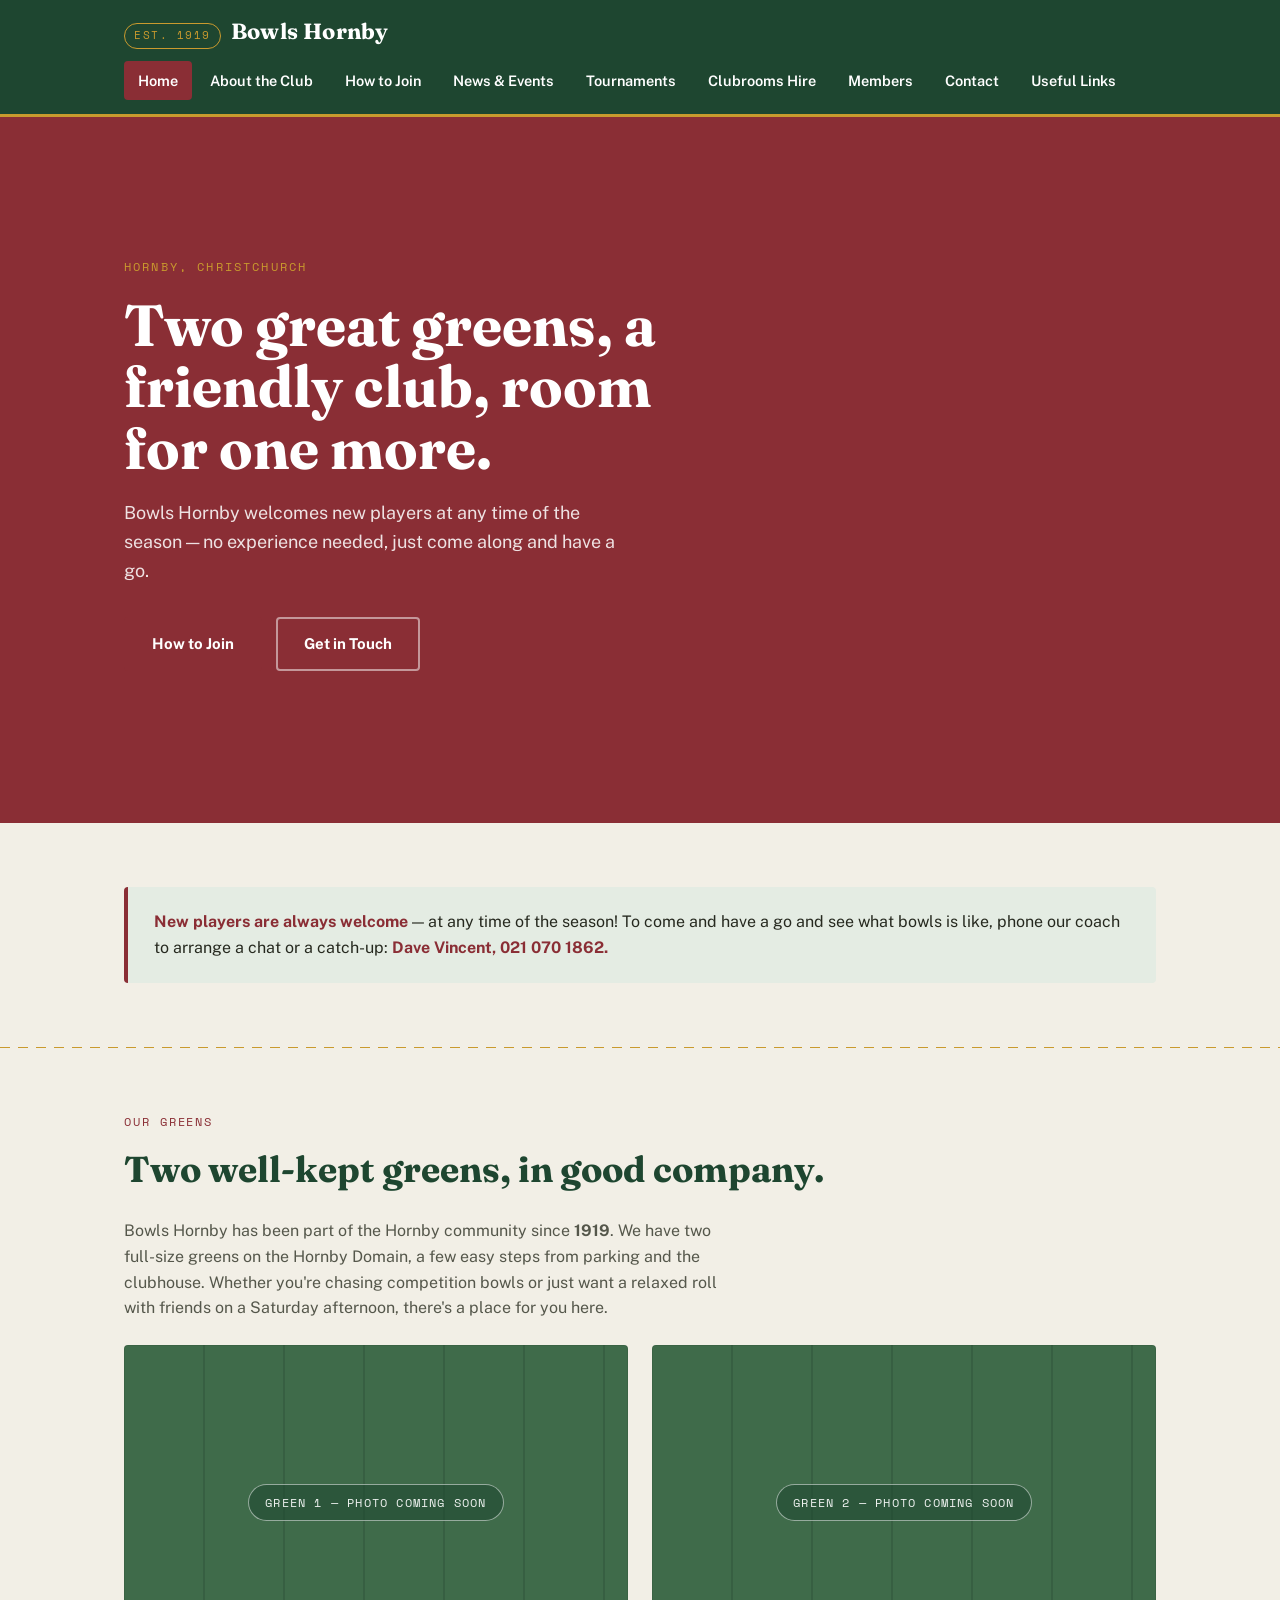
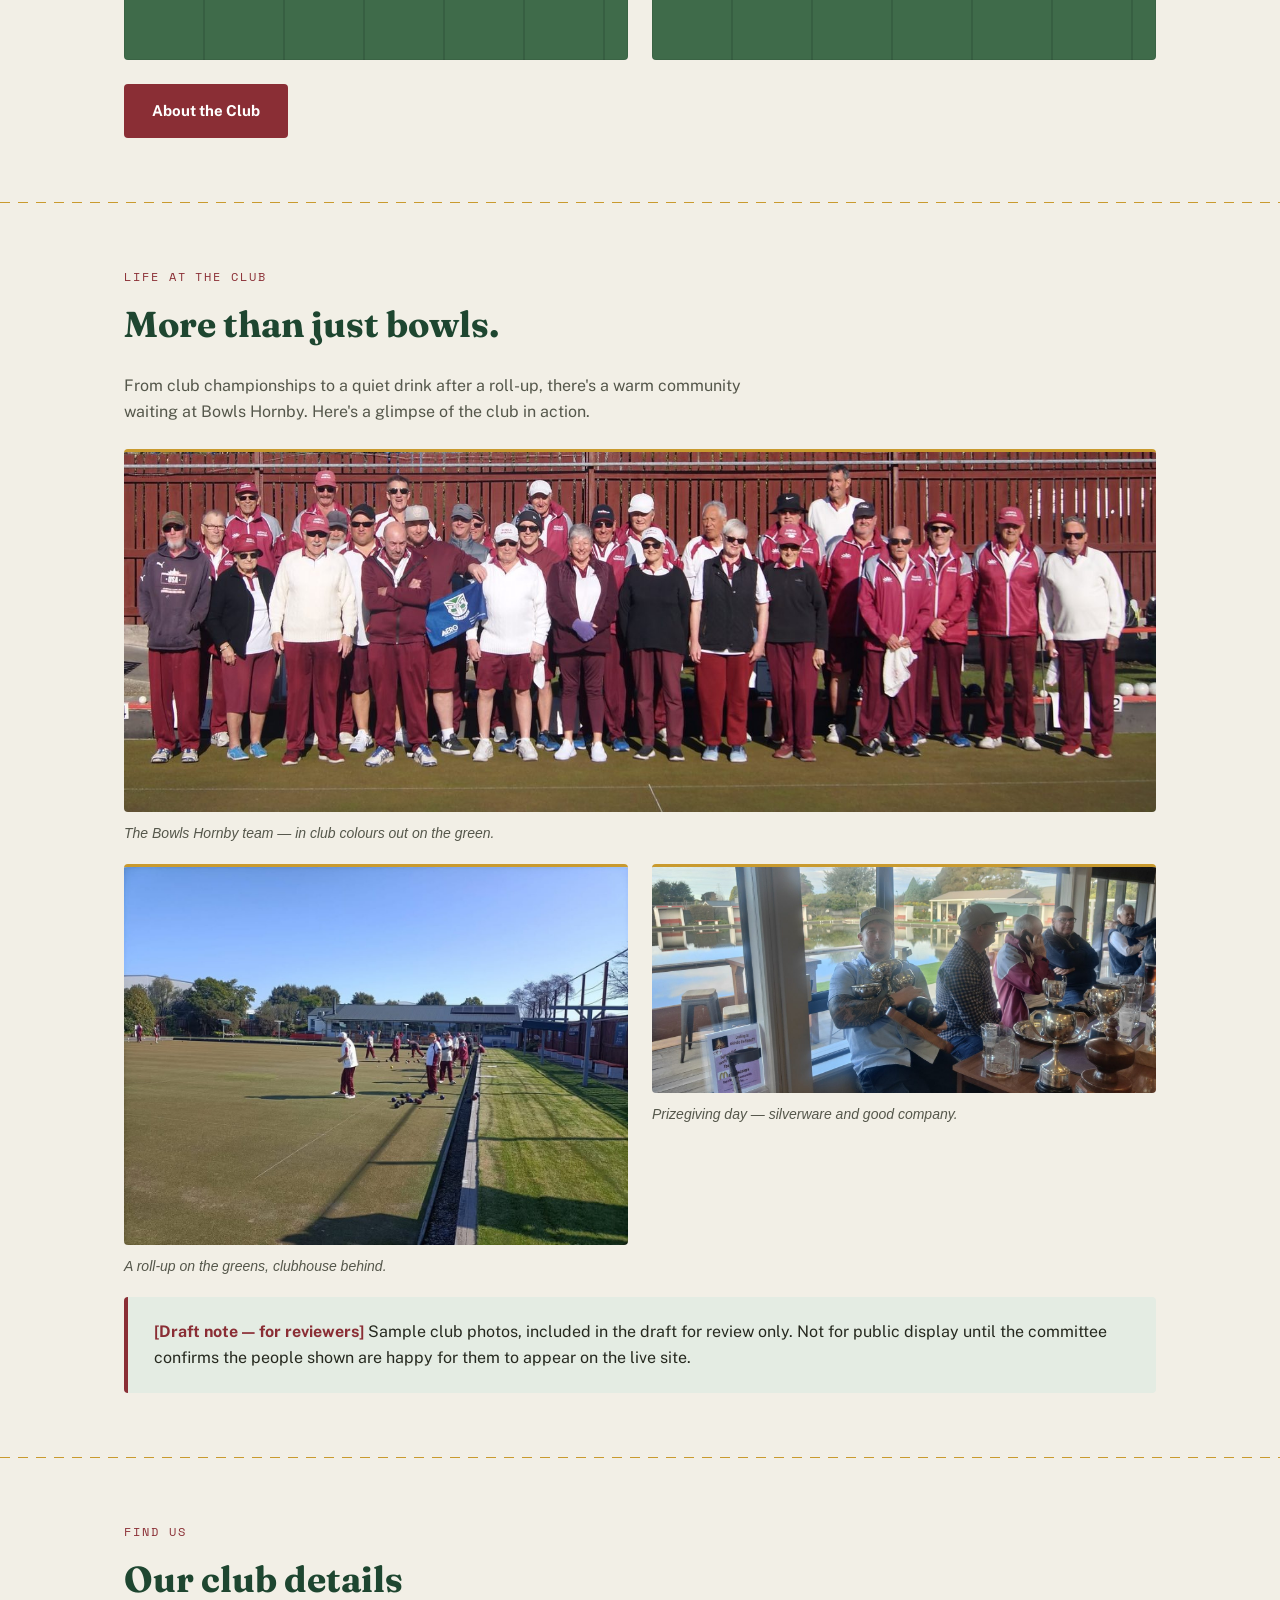
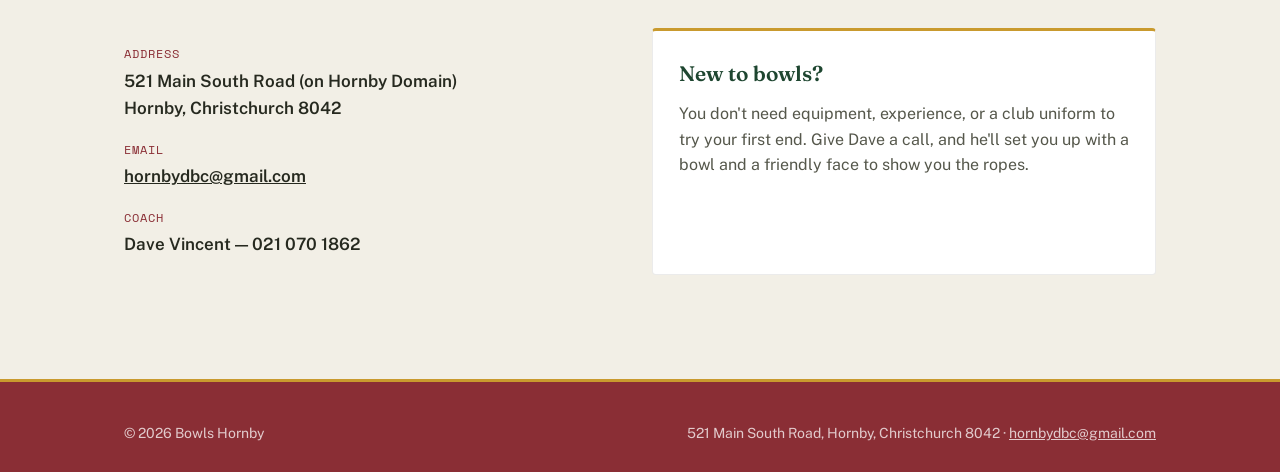
==== commit 0fc04602: "Revert "Update home tagline for opening day" This reverts commit b9ac7c2ef90a9e3c6e5f8721020abdfa72f" ====
--- a/index.html
+++ b/index.html
@@ -32,7 +32,7 @@
 <section class="hero rink-lines">
   <div class="wrap hero-inner">
     <span class="eyebrow">Hornby, Christchurch</span>
-    <h1>Bowls Hornby 2026 OPENING DAY</h1>
+    <h1>Two great greens, a friendly club, room for one more.</h1>
     <p class="lede">Bowls Hornby welcomes new players at any time of the season — no experience needed, just come along and have a go.</p>
     <div class="btn-row">
       <a class="btn btn-primary" href="join.html">How to Join</a>
